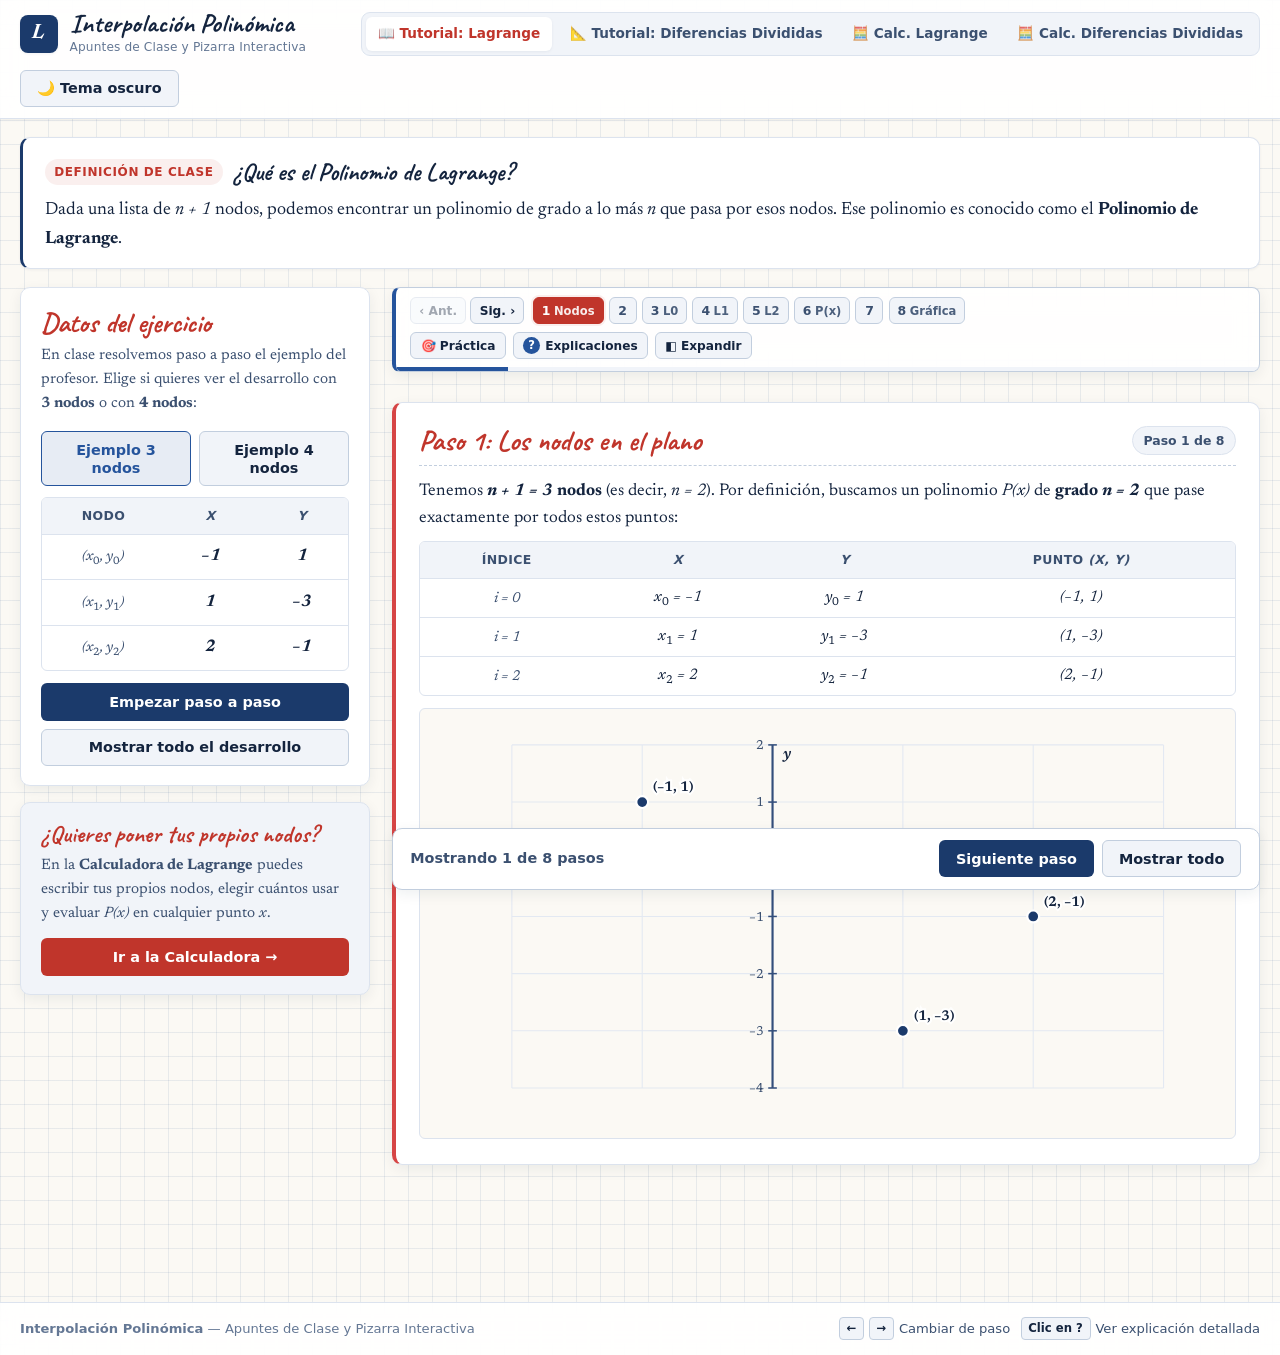
==== index.html @ 13b77d11 "docs: replace all remaining x_i and y_i in Divided Differences with plain x and y" ====
<!DOCTYPE html>
<html lang="es">
<head>
  <meta charset="UTF-8">
  <meta name="viewport" content="width=device-width, initial-scale=1.0, viewport-fit=cover">
  <title>Polinomio de Lagrange — Clase del Profesor (Tutorial Paso a Paso)</title>
  <meta name="description" content="Tutorial interactivo paso a paso del Polinomio de Lagrange y Método de Diferencias Divididas con aritmética racional exacta y pizarra visual.">
  <meta property="og:title" content="Interpolación Polinómica — Pizarra Interactiva Paso a Paso">
  <meta property="og:description" content="Aprende y calcula el Polinomio de Lagrange y Diferencias Divididas paso a paso con explicaciones de pizarra.">
  <link rel="icon" type="image/svg+xml" href="data:image/svg+xml,%3Csvg xmlns='http://www.w3.org/2000/svg' viewBox='0 0 64 64'%3E%3Crect width='64' height='64' rx='14' fill='%231b3a6b'/%3E%3Ctext x='32' y='46' font-family='Georgia,serif' font-size='42' font-weight='bold' font-style='italic' fill='%23ffffff' text-anchor='middle'%3EL%3C/text%3E%3C/svg%3E">
  <link rel="preconnect" href="https://fonts.googleapis.com">
  <link rel="preconnect" href="https://fonts.gstatic.com" crossorigin>
  <link href="https://fonts.googleapis.com/css2?family=Caveat:wght@600;700&family=Newsreader:ital,opsz,wght@0,6..72,400;0,6..72,600;0,6..72,700;1,6..72,400;1,6..72,600&display=swap" rel="stylesheet">
  <link rel="stylesheet" href="styles.css?v=5">
</head>
<body>
  <!-- Barra de navegación superior profesional -->
  <header class="top-navbar">
    <div class="navbar-inner">
      <a href="index.html" class="brand-group">
        <span class="brand-symbol">L</span>
        <div class="brand-text-wrap">
          <span class="brand-title">Interpolación Polinómica</span>
          <span class="brand-subtitle">Apuntes de Clase y Pizarra Interactiva</span>
        </div>
      </a>

      <nav class="nav-links" aria-label="Navegación principal">
        <a href="index.html" class="nav-link active" aria-current="page">
          📖 Tutorial: Lagrange
        </a>
        <a href="diferencias.html" class="nav-link">
          📐 Tutorial: Diferencias Divididas
        </a>
        <a href="calculadora.html" class="nav-link">
          🧮 Calc. Lagrange
        </a>
        <a href="calculadora-diferencias.html" class="nav-link">
          🧮 Calc. Diferencias Divididas
        </a>
      </nav>

      <div class="navbar-actions">
        <button type="button" id="theme-toggle-btn" class="btn btn-secondary" aria-label="Cambiar tema de color">
          Alternar tema
        </button>
      </div>
    </div>
  </header>

  <div class="main-wrapper">
    <!-- 1. Definición (siempre visible al inicio) -->
    <section class="definition-banner" aria-labelledby="def-heading">
      <div class="definition-Header">
        <span class="prof-badge">Definición de clase</span>
        <h1 id="def-heading" class="definition-title">¿Qué es el Polinomio de Lagrange?</h1>
      </div>
      <p class="definition-text">Dada una lista de <span class="math-inline">n + 1</span> nodos, podemos encontrar un polinomio de grado a lo más <span class="math-inline">n</span> que pasa por esos nodos. Ese polinomio es conocido como el <strong>Polinomio de Lagrange</strong>.</p>
    </section>

    <div class="workspace-layout">
      <!-- Panel lateral izquierdo: Datos del ejemplo del profesor -->
      <aside class="workspace-sidebar">
        <section class="notebook-card" aria-labelledby="input-heading">
          <h2 id="input-heading" class="card-title">Datos del ejercicio</h2>
          <p class="card-subtitle">
            En clase resolvemos paso a paso el ejemplo del profesor. Elige si quieres ver el desarrollo con <strong>3 nodos</strong> o con <strong>4 nodos</strong>:
          </p>

          <div class="btn-row" style="margin-top: 0; margin-bottom: 0.65rem;">
            <button type="button" id="teacher-3-btn" class="btn btn-secondary btn-example-select is-selected" aria-pressed="true" style="flex: 1;">
              Ejemplo 3 nodos
            </button>
            <button type="button" id="teacher-4-btn" class="btn btn-secondary btn-example-select" aria-pressed="false" style="flex: 1;">
              Ejemplo 4 nodos
            </button>
          </div>

          <div class="table-wrapper">
            <table class="nodes-input-table" aria-label="Tabla de nodos del ejemplo">
              <thead>
                <tr>
                  <th scope="col">Nodo</th>
                  <th scope="col"><span class="math-inline">x</span></th>
                  <th scope="col"><span class="math-inline">y</span></th>
                </tr>
              </thead>
              <tbody id="nodes-tbody"></tbody>
            </table>
          </div>

          <div class="btn-stack">
            <button type="button" id="start-steps-btn" class="btn btn-primary">Empezar paso a paso</button>
            <button type="button" id="show-all-top-btn" class="btn btn-secondary">Mostrar todo el desarrollo</button>
          </div>
        </section>

        <!-- Acceso directo a la página de Calculadora -->
        <section class="notebook-card" style="background-color: var(--bg-subtle);">
          <h2 class="card-title" style="font-size: 1.5rem;">¿Quieres poner tus propios nodos?</h2>
          <p class="card-subtitle" style="margin-bottom: 0.75rem;">
            En la <strong>Calculadora de Lagrange</strong> puedes escribir tus propios nodos, elegir cuántos usar y evaluar <span class="math-inline">P(x)</span> en cualquier punto <span class="math-inline">x</span>.
          </p>
          <a href="calculadora.html" class="btn btn-accent" style="width: 100%;">
            Ir a la Calculadora →
          </a>
        </section>
      </aside>

      <!-- Pizarra principal derecha: Desarrollo paso a paso -->
      <div class="workspace-board">
        <main id="steps-container" aria-live="polite"></main>

        <div id="step-controls" class="step-controls-bar" hidden>
          <span id="step-progress" class="step-progress-text"></span>
          <div class="btn-row" style="margin-top: 0;">
            <button type="button" id="next-step-btn" class="btn btn-primary">Siguiente paso</button>
            <button type="button" id="show-all-btn" class="btn btn-secondary">Mostrar todo</button>
          </div>
        </div>
      </div>
    </div>
  </div>

  <footer class="site-footer">
    <div class="footer-inner">
      <span><strong>Interpolación Polinómica</strong> — Apuntes de Clase y Pizarra Interactiva</span>
      <div class="footer-shortcuts" aria-label="Atajos de teclado">
        <span class="shortcut-item"><kbd class="kbd-pill">←</kbd><kbd class="kbd-pill">→</kbd> Cambiar de paso</span>
        <span class="shortcut-item"><kbd class="kbd-pill">Clic en ?</kbd> Ver explicación detallada</span>
      </div>
    </div>
  </footer>

  <script src="lagrange.js?v=12"></script>
  <script>
    (function () {
      'use strict';

      const {
        parseInputToFrac,
        generateAllStepsData,
        scrollToElement,
        createStepCardElement,
        syncStepJumperBar,
        initThemeToggle
      } = window.LagrangeApp;

      const TEACHER_3_NODES = [
        { x: '-1', y: '1' },
        { x: '1', y: '-3' },
        { x: '2', y: '-1' }
      ];

      const TEACHER_4_NODES = [
        { x: '-1', y: '1' },
        { x: '0', y: '1' },
        { x: '1', y: '-3' },
        { x: '2', y: '-1' }
      ];

      const tbody = document.getElementById('nodes-tbody');
      const teacher3Btn = document.getElementById('teacher-3-btn');
      const teacher4Btn = document.getElementById('teacher-4-btn');
      const startStepsBtn = document.getElementById('start-steps-btn');
      const showAllTopBtn = document.getElementById('show-all-top-btn');
      const stepsContainer = document.getElementById('steps-container');
      const stepControls = document.getElementById('step-controls');
      const stepProgress = document.getElementById('step-progress');
      const nextStepBtn = document.getElementById('next-step-btn');
      const showAllBtn = document.getElementById('show-all-btn');

      let currentRawNodes = TEACHER_3_NODES;
      let generatedSteps = [];
      let revealedCount = 0;

      function setActiveExampleButton(count) {
        const is3 = count === 3;
        teacher3Btn.classList.toggle('is-selected', is3);
        teacher3Btn.setAttribute('aria-pressed', String(is3));
        teacher4Btn.classList.toggle('is-selected', !is3);
        teacher4Btn.setAttribute('aria-pressed', String(!is3));
      }

      function populateTable(rawNodes) {
        currentRawNodes = rawNodes;
        tbody.innerHTML = '';
        rawNodes.forEach((pt, idx) => {
          const xDisplay = pt.x.replace('-', '−');
          const yDisplay = pt.y.replace('-', '−');
          const tr = document.createElement('tr');
          tr.innerHTML = `
            <td class="node-index-cell"><span class="math-inline">(x<sub>${idx}</sub>, y<sub>${idx}</sub>)</span></td>
            <td><span class="node-readonly-val math-inline">${xDisplay}</span></td>
            <td><span class="node-readonly-val math-inline">${yDisplay}</span></td>
          `;
          tbody.appendChild(tr);
        });
      }

      function getParsedNodes() {
        return currentRawNodes.map(pt => ({
          x: parseInputToFrac(pt.x).value,
          y: parseInputToFrac(pt.y).value,
          active: true
        }));
      }

      function jumpToStep(targetIdx) {
        if (targetIdx < 0 || targetIdx >= generatedSteps.length) return;
        if (revealedCount <= targetIdx) {
          const frag = document.createDocumentFragment();
          while (revealedCount <= targetIdx) {
            const idx = revealedCount;
            const card = createStepCardElement(generatedSteps[idx], idx, generatedSteps.length);
            frag.appendChild(card);
            revealedCount++;
          }
          stepsContainer.appendChild(frag);
        }
        updateControlsState();
        const targetCard = stepsContainer.querySelectorAll('.step-card')[targetIdx];
        if (targetCard) {
          targetCard.classList.remove('step-card-flash');
          void targetCard.offsetWidth;
          targetCard.classList.add('step-card-flash');
          scrollToElement(targetCard);
        }
      }

      function updateControlsState() {
        const total = generatedSteps.length;
        syncStepJumperBar(stepsContainer, generatedSteps, revealedCount, jumpToStep);
        if (total === 0) {
          stepControls.hidden = true;
          return;
        }
        const allShown = revealedCount >= total;
        stepControls.hidden = allShown;
        stepProgress.textContent = `Mostrando ${revealedCount} de ${total} pasos`;
        nextStepBtn.disabled = allShown;
        showAllBtn.disabled = allShown;
      }

      function startSteps({ showAll = false, autoScroll = false } = {}) {
        const nodes = getParsedNodes();
        generatedSteps = generateAllStepsData(nodes);
        stepsContainer.innerHTML = '';
        revealedCount = 0;

        if (generatedSteps.length === 0) return;

        const targetCount = showAll ? generatedSteps.length : 1;
        const frag = document.createDocumentFragment();
        let firstCard = null;
        for (let i = 0; i < targetCount; i++) {
          const card = createStepCardElement(generatedSteps[i], i, generatedSteps.length);
          if (!firstCard) firstCard = card;
          frag.appendChild(card);
          revealedCount++;
        }
        stepsContainer.appendChild(frag);
        updateControlsState();
        if (autoScroll && firstCard) {
          scrollToElement(firstCard);
        }
      }

      teacher3Btn.addEventListener('click', () => {
        setActiveExampleButton(3);
        populateTable(TEACHER_3_NODES);
        startSteps({ showAll: false, autoScroll: true });
      });

      teacher4Btn.addEventListener('click', () => {
        setActiveExampleButton(4);
        populateTable(TEACHER_4_NODES);
        startSteps({ showAll: false, autoScroll: true });
      });

      startStepsBtn.addEventListener('click', () => {
        startSteps({ showAll: false, autoScroll: true });
      });

      showAllTopBtn.addEventListener('click', () => {
        startSteps({ showAll: true, autoScroll: true });
      });

      nextStepBtn.addEventListener('click', () => {
        if (revealedCount >= generatedSteps.length) return;
        const idx = revealedCount;
        const card = createStepCardElement(generatedSteps[idx], idx, generatedSteps.length);
        stepsContainer.appendChild(card);
        revealedCount++;
        updateControlsState();
        scrollToElement(card);
      });

      showAllBtn.addEventListener('click', () => {
        if (revealedCount >= generatedSteps.length) return;
        const frag = document.createDocumentFragment();
        let firstNewCard = null;
        while (revealedCount < generatedSteps.length) {
          const idx = revealedCount;
          const card = createStepCardElement(generatedSteps[idx], idx, generatedSteps.length);
          if (!firstNewCard) firstNewCard = card;
          frag.appendChild(card);
          revealedCount++;
        }
        stepsContainer.appendChild(frag);
        updateControlsState();
        if (firstNewCard) {
          scrollToElement(firstNewCard);
        }
      });

      initThemeToggle('theme-toggle-btn');
      setActiveExampleButton(3);
      populateTable(TEACHER_3_NODES);
      startSteps({ showAll: false, autoScroll: false });
    })();
  </script>
</body>
</html>
---- styles.css ----
:root {
  /* Paleta clara: Cuaderno académico moderno */
  --bg-page: #f4f6f9;
  --bg-paper: #fbf9f4;
  --bg-card: #ffffff;
  --bg-card-glass: rgba(255, 255, 255, 0.88);
  --bg-subtle: #f1f4f9;
  --bg-accent-soft: #fdf2f0;
  --grid-line: rgba(74, 107, 156, 0.11);

  --ink-primary: #14243e;
  --ink-secondary: #3b5070;
  --ink-muted: #647794;

  --border-light: #dce3ee;
  --border-strong: #c2cede;

  --margin-red: #d64545;
  --accent-red: #c0352b;
  --accent-red-bg: rgba(192, 53, 43, 0.08);

  --brand-blue: #1b3a6b;
  --brand-blue-hover: #254f91;
  --brand-blue-soft: rgba(27, 58, 107, 0.08);
  --accent-blue: #25549c;
  --accent-blue-soft: rgba(37, 84, 156, 0.11);
  color-scheme: light;

  --check-green: #16794b;
  --check-green-bg: rgba(22, 121, 75, 0.1);

  --error-bg: #fef1f1;
  --error-border: #dc4c46;
  --error-text: #8c1d19;

  --focus-ring: #c0352b;

  /* Colores para gráficas SVG */
  --svg-grid: #e3e9f2;
  --svg-axis: #334e7b;
  --svg-curve: #c0352b;
  --svg-point: #1b3a6b;
  --svg-point-inactive: #7f91ab;
  --svg-point-eval: #16794b;
  --svg-label-bg: rgba(255, 255, 255, 0.9);

  --shadow-sm: 0 1px 3px rgba(20, 36, 62, 0.06);
  --shadow-md: 0 4px 14px rgba(20, 36, 62, 0.07);
  --shadow-lg: 0 10px 25px rgba(20, 36, 62, 0.09);

  --radius-sm: 6px;
  --radius-md: 10px;
  --radius-lg: 14px;

  --font-body: "Newsreader", Georgia, "Times New Roman", serif;
  --font-ui: system-ui, -apple-system, "Segoe UI", Roboto, sans-serif;
  --font-hand: "Caveat", "Comic Sans MS", cursive;
}

@media (prefers-color-scheme: dark) {
  :root:not([data-theme="light"]) {
    --bg-page: #0f151d;
    --bg-paper: #151d28;
    --bg-card: #1b2533;
    --bg-card-glass: rgba(27, 37, 51, 0.86);
    --bg-subtle: #233042;
    --bg-accent-soft: #2b1f24;
    --grid-line: rgba(138, 180, 248, 0.07);

    --ink-primary: #e8eef7;
    --ink-secondary: #b6c7df;
    --ink-muted: #849ab8;

    --border-light: #2d3c50;
    --border-strong: #3d506b;

    --margin-red: #e56b65;
    --accent-red: #f48680;
    --accent-red-bg: rgba(244, 134, 128, 0.13);

    --brand-blue: #8ab4f8;
    --brand-blue-hover: #a6c8ff;
    --brand-blue-soft: rgba(138, 180, 248, 0.14);
    --accent-blue: #8ab4f8;
    --accent-blue-soft: rgba(138, 180, 248, 0.15);
    color-scheme: dark;

    --check-green: #52d189;
    --check-green-bg: rgba(82, 209, 137, 0.13);

    --error-bg: #381c1f;
    --error-border: #e56b65;
    --error-text: #f9b8b4;

    --focus-ring: #f48680;

    --svg-grid: #263447;
    --svg-axis: #849ab8;
    --svg-curve: #f48680;
    --svg-point: #8ab4f8;
    --svg-point-inactive: #677b96;
    --svg-point-eval: #52d189;
    --svg-label-bg: rgba(27, 37, 51, 0.9);

    --shadow-sm: 0 1px 3px rgba(0, 0, 0, 0.25);
    --shadow-md: 0 6px 18px rgba(0, 0, 0, 0.32);
    --shadow-lg: 0 12px 28px rgba(0, 0, 0, 0.4);
  }
}

:root[data-theme="dark"] {
  --bg-page: #0f151d;
  --bg-paper: #151d28;
  --bg-card: #1b2533;
  --bg-card-glass: rgba(27, 37, 51, 0.86);
  --bg-subtle: #233042;
  --bg-accent-soft: #2b1f24;
  --grid-line: rgba(138, 180, 248, 0.07);

  --ink-primary: #e8eef7;
  --ink-secondary: #b6c7df;
  --ink-muted: #849ab8;

  --border-light: #2d3c50;
  --border-strong: #3d506b;

  --margin-red: #e56b65;
  --accent-red: #f48680;
  --accent-red-bg: rgba(244, 134, 128, 0.13);

  --brand-blue: #8ab4f8;
  --brand-blue-hover: #a6c8ff;
  --brand-blue-soft: rgba(138, 180, 248, 0.14);
  --accent-blue: #8ab4f8;
  --accent-blue-soft: rgba(138, 180, 248, 0.15);
  color-scheme: dark;

  --check-green: #52d189;
  --check-green-bg: rgba(82, 209, 137, 0.13);

  --error-bg: #381c1f;
  --error-border: #e56b65;
  --error-text: #f9b8b4;

  --focus-ring: #f48680;

  --svg-grid: #263447;
  --svg-axis: #849ab8;
  --svg-curve: #f48680;
  --svg-point: #8ab4f8;
  --svg-point-inactive: #677b96;
  --svg-point-eval: #52d189;
  --svg-label-bg: rgba(27, 37, 51, 0.9);

  --shadow-sm: 0 1px 3px rgba(0, 0, 0, 0.25);
  --shadow-md: 0 6px 18px rgba(0, 0, 0, 0.32);
  --shadow-lg: 0 12px 28px rgba(0, 0, 0, 0.4);
}

*, *::before, *::after {
  box-sizing: border-box;
}

@media (prefers-reduced-motion: no-preference) {
  html {
    scroll-behavior: smooth;
  }
}

body {
  margin: 0;
  padding: 0;
  background-color: var(--bg-paper);
  background-image:
    linear-gradient(to right, var(--grid-line) 1px, transparent 1px),
    linear-gradient(to bottom, var(--grid-line) 1px, transparent 1px);
  background-size: 24px 24px;
  color: var(--ink-primary);
  font-family: var(--font-body);
  font-size: 1.06rem;
  line-height: 1.6;
  min-height: 100vh;
  display: flex;
  flex-direction: column;
}

/* ==========================================================================
   Barra de navegación superior profesional
   ========================================================================== */
.top-navbar {
  position: sticky;
  top: 0;
  z-index: 100;
  background-color: var(--bg-card-glass);
  backdrop-filter: blur(12px);
  -webkit-backdrop-filter: blur(12px);
  border-bottom: 1px solid var(--border-light);
  box-shadow: var(--shadow-sm);
  padding:
    calc(0.65rem + env(safe-area-inset-top, 0px))
    calc(1.25rem + env(safe-area-inset-right, 0px))
    0.65rem
    calc(1.25rem + env(safe-area-inset-left, 0px));
}

.navbar-inner {
  max-width: 1360px;
  margin: 0 auto;
  display: flex;
  align-items: center;
  justify-content: space-between;
  flex-wrap: wrap;
  gap: 0.75rem;
}

.brand-group {
  display: flex;
  align-items: center;
  gap: 0.75rem;
  text-decoration: none;
  color: var(--ink-primary);
}

.brand-symbol {
  width: 2.35rem;
  height: 2.35rem;
  border-radius: 8px;
  background-color: var(--brand-blue);
  color: var(--bg-card);
  display: inline-flex;
  align-items: center;
  justify-content: center;
  font-family: var(--font-body);
  font-weight: 700;
  font-size: 1.3rem;
  font-style: italic;
  box-shadow: var(--shadow-sm);
}

.brand-text-wrap {
  display: flex;
  flex-direction: column;
}

.brand-title {
  font-family: var(--font-hand);
  font-size: 1.65rem;
  font-weight: 700;
  line-height: 1.05;
  color: var(--ink-primary);
  margin: 0;
}

.brand-subtitle {
  font-family: var(--font-ui);
  font-size: 0.76rem;
  color: var(--ink-muted);
  letter-spacing: 0.01em;
}

.nav-links {
  display: flex;
  align-items: center;
  flex-wrap: wrap;
  gap: 0.35rem;
  background-color: var(--bg-subtle);
  padding: 0.25rem;
  border-radius: 9px;
  border: 1px solid var(--border-light);
}

.nav-link {
  font-family: var(--font-ui);
  font-size: 0.85rem;
  font-weight: 600;
  color: var(--ink-secondary);
  text-decoration: none;
  padding: 0.4rem 0.75rem;
  border-radius: 6px;
  display: inline-flex;
  align-items: center;
  gap: 0.35rem;
  white-space: nowrap;
}

.nav-link:hover {
  color: var(--ink-primary);
  background-color: rgba(128, 128, 128, 0.08);
}

.nav-link.active {
  background-color: var(--bg-card);
  color: var(--accent-red);
  box-shadow: var(--shadow-sm);
}

.navbar-actions {
  display: flex;
  align-items: center;
  gap: 0.5rem;
}

/* ==========================================================================
   Contenedor principal y grillas de página
   ========================================================================== */
.main-wrapper {
  max-width: 1360px;
  width: 100%;
  margin: 0 auto;
  padding:
    1.15rem
    calc(1.25rem + env(safe-area-inset-right, 0px))
    calc(3.5rem + env(safe-area-inset-bottom, 0px))
    calc(1.25rem + env(safe-area-inset-left, 0px));
  flex: 1;
}

/* Banner de Definición del Profesor */
.definition-banner {
  background-color: var(--bg-card);
  border: 1px solid var(--border-light);
  border-left: 3px solid var(--brand-blue);
  border-radius: var(--radius-md);
  padding: 0.9rem 1.35rem;
  margin-bottom: 1.15rem;
  box-shadow: var(--shadow-sm);
  display: flex;
  flex-direction: column;
  gap: 0.25rem;
}

.definition-Header {
  display: flex;
  align-items: center;
  gap: 0.6rem;
}

.prof-badge {
  font-family: var(--font-ui);
  font-size: 0.75rem;
  font-weight: 700;
  text-transform: uppercase;
  letter-spacing: 0.05em;
  color: var(--accent-red);
  background-color: var(--accent-red-bg);
  padding: 0.2rem 0.6rem;
  border-radius: 999px;
}

.definition-title {
  font-family: var(--font-hand);
  font-size: 1.55rem;
  font-weight: 700;
  color: var(--ink-primary);
  margin: 0;
}

.definition-text {
  margin: 0;
  font-size: 1.12rem;
  color: var(--ink-primary);
}

/* Layout de 2 columnas en escritorio (Panel lateral de control + Pizarra de pasos) */
.workspace-layout {
  display: grid;
  grid-template-columns: 350px minmax(0, 1fr);
  gap: 1.35rem;
  align-items: start;
}

.workspace-sidebar {
  position: sticky;
  top: calc(var(--navbar-height, 4.2rem) + 0.65rem);
  display: flex;
  flex-direction: column;
  gap: 1rem;
}

.workspace-board {
  display: flex;
  flex-direction: column;
  gap: 1.15rem;
  min-width: 0;
}

/* Tarjetas estilo cuaderno profesional */
.notebook-card {
  position: relative;
  background-color: var(--bg-card);
  border: 1px solid var(--border-light);
  border-radius: var(--radius-md);
  padding: 1.15rem 1.25rem;
  box-shadow: var(--shadow-md);
}

.step-card {
  border-left: 4px solid var(--margin-red);
  padding: 1.3rem 1.45rem;
}

.card-title {
  font-family: var(--font-hand);
  font-size: 1.75rem;
  font-weight: 700;
  color: var(--accent-red);
  margin: 0 0 0.35rem 0;
  line-height: 1.15;
}

.card-subtitle {
  margin: 0 0 0.9rem 0;
  font-size: 0.94rem;
  color: var(--ink-secondary);
}

/* Controles de cantidad de nodos (Calculadora) */
.counts-grid {
  display: flex;
  flex-direction: column;
  gap: 0.5rem;
  margin-bottom: 0.85rem;
}

.count-box {
  background-color: var(--bg-subtle);
  border: 1px solid var(--border-light);
  border-radius: var(--radius-sm);
  padding: 0.5rem 0.75rem;
  display: flex;
  flex-direction: row;
  align-items: center;
  justify-content: space-between;
  gap: 0.65rem;
}

.count-box label {
  font-family: var(--font-ui);
  font-size: 0.86rem;
  font-weight: 600;
  color: var(--ink-primary);
  line-height: 1.25;
}

.count-input-group {
  display: inline-flex;
  align-items: center;
  gap: 0.3rem;
  flex-shrink: 0;
}

.count-number-input {
  width: 2.85rem;
  height: 2.05rem;
  padding: 0 0.25rem;
  font-family: var(--font-ui);
  font-size: 1.05rem;
  font-weight: 800;
  color: var(--ink-primary);
  background-color: var(--bg-card);
  border: 1px solid var(--border-strong);
  border-radius: 6px;
  text-align: center;
  appearance: textfield;
  -moz-appearance: textfield;
}

.count-number-input::-webkit-outer-spin-button,
.count-number-input::-webkit-inner-spin-button {
  -webkit-appearance: none;
  margin: 0;
}

.btn-step-mini {
  width: 2.05rem;
  height: 2.05rem;
  flex-shrink: 0;
  border: 1px solid var(--border-strong);
  background-color: var(--bg-card);
  color: var(--ink-primary);
  border-radius: 6px;
  font-weight: 700;
  font-size: 1.05rem;
  cursor: pointer;
  display: inline-flex;
  align-items: center;
  justify-content: center;
  transition: background-color 0.15s ease, border-color 0.15s ease;
}

.btn-step-mini:hover:not(:disabled) {
  background-color: var(--brand-blue-soft);
  border-color: var(--brand-blue);
}

.prof-note-banner {
  background-color: var(--brand-blue-soft);
  border-left: 3px solid var(--brand-blue);
  padding: 0.55rem 0.75rem;
  border-radius: 5px;
  font-size: 0.88rem;
  line-height: 1.45;
  color: var(--ink-primary);
  margin-bottom: 0.75rem;
}

/* Tablas editables y de resumen */
.table-wrapper {
  overflow-x: auto;
  margin: 0.45rem 0 0.75rem;
  border-radius: var(--radius-sm);
  border: 1px solid var(--border-light);
}

.nodes-input-table,
.nodes-summary-table {
  width: 100%;
  border-collapse: collapse;
  font-size: 0.96rem;
}

.nodes-input-table th,
.nodes-input-table td,
.nodes-summary-table th,
.nodes-summary-table td {
  border-bottom: 1px solid var(--border-light);
  padding: 0.42rem 0.35rem;
  text-align: center;
}

.nodes-input-table tr:last-child td,
.nodes-summary-table tr:last-child td {
  border-bottom: none;
}

.nodes-input-table th,
.nodes-summary-table th {
  background-color: var(--bg-subtle);
  color: var(--ink-secondary);
  font-family: var(--font-ui);
  font-size: 0.78rem;
  font-weight: 700;
  text-transform: uppercase;
  letter-spacing: 0.03em;
  padding: 0.5rem 0.35rem;
}

.nodes-input-table tr.row-only-plane {
  opacity: 0.62;
  background-color: var(--bg-subtle);
}

.node-index-cell {
  font-style: italic;
  color: var(--ink-secondary);
  white-space: nowrap;
  font-size: 0.9rem;
}

.node-input {
  width: 100%;
  min-width: 54px;
  padding: 0.38rem 0.35rem;
  font-family: var(--font-body);
  font-size: 1.02rem;
  font-weight: 600;
  color: var(--ink-primary);
  background-color: var(--bg-paper);
  border: 1px solid var(--border-strong);
  border-radius: 5px;
  text-align: center;
  transition: border-color 0.15s ease, background-color 0.15s ease;
}

.node-input.is-invalid,
.eval-x-input.is-invalid {
  border-color: var(--error-border) !important;
  background-color: var(--error-bg) !important;
  color: var(--error-text);
}

.node-readonly-val {
  display: inline-block;
  padding: 0.12rem 0.3rem;
  font-family: var(--font-body);
  font-size: 1.06rem;
  font-weight: 700;
  color: var(--ink-primary);
  text-align: center;
}

.btn-example-select.is-selected {
  background-color: var(--accent-blue-soft);
  border-color: var(--accent-blue);
  color: var(--accent-blue);
  font-weight: 700;
}

/* Foco accesible */
button:focus-visible,
input:focus-visible,
a:focus-visible {
  outline: 2px solid var(--focus-ring);
  outline-offset: 2px;
}

/* Botones */
.btn-row {
  display: flex;
  flex-wrap: wrap;
  gap: 0.5rem;
  align-items: center;
  margin-top: 0.75rem;
}

.btn-stack {
  display: flex;
  flex-direction: column;
  gap: 0.5rem;
  margin-top: 0.75rem;
}

.btn {
  display: inline-flex;
  align-items: center;
  justify-content: center;
  gap: 0.4rem;
  font-family: var(--font-ui);
  font-size: 0.9rem;
  font-weight: 600;
  padding: 0.55rem 1rem;
  border-radius: 6px;
  border: 1px solid transparent;
  cursor: pointer;
  line-height: 1.25;
  text-decoration: none;
}

.btn-primary {
  background-color: var(--brand-blue);
  color: var(--bg-card);
}

.btn-primary:hover:not(:disabled) {
  background-color: var(--brand-blue-hover);
}

.btn-secondary {
  background-color: var(--bg-subtle);
  color: var(--ink-primary);
  border-color: var(--border-strong);
}

.btn-secondary:hover:not(:disabled) {
  background-color: var(--border-light);
}

.btn-accent {
  background-color: var(--accent-red);
  color: #ffffff;
}

.btn-accent:hover:not(:disabled) {
  opacity: 0.92;
}

.btn-remove {
  background-color: transparent;
  color: var(--accent-red);
  border: 1px solid var(--border-light);
  border-radius: 5px;
  width: 1.7rem;
  height: 1.7rem;
  font-size: 1.05rem;
  line-height: 1;
  padding: 0;
  cursor: pointer;
}

.btn-remove:hover:not(:disabled) {
  background-color: var(--accent-red-bg);
  border-color: var(--accent-red);
}

.btn:disabled,
.btn-remove:disabled,
.btn-step-mini:disabled {
  opacity: 0.42;
  cursor: not-allowed;
}

/* Mensajes de error */
.error-box {
  margin-top: 0.7rem;
  padding: 0.65rem 0.85rem;
  background-color: var(--error-bg);
  border: 1px solid var(--error-border);
  border-left: 4px solid var(--error-border);
  border-radius: 5px;
  color: var(--error-text);
  font-family: var(--font-ui);
  font-size: 0.88rem;
}

.error-box[hidden] {
  display: none;
}

/* Tarjeta de Evaluación de P(x) en un punto x (en Calculadora) */
.eval-card-box {
  background-color: var(--bg-subtle);
  border: 1px solid var(--border-light);
  border-radius: var(--radius-sm);
  padding: 0.9rem 1rem;
  margin-top: 0.5rem;
}

.eval-input-row {
  display: flex;
  align-items: center;
  gap: 0.5rem;
  flex-wrap: wrap;
}

.eval-x-label {
  font-style: italic;
  font-weight: 700;
  font-size: 1.1rem;
  color: var(--ink-primary);
}

.eval-x-input {
  flex: 1;
  min-width: 90px;
  padding: 0.45rem 0.6rem;
  font-family: var(--font-body);
  font-size: 1.02rem;
  color: var(--ink-primary);
  background-color: var(--bg-card);
  border: 1px solid var(--border-strong);
  border-radius: 5px;
  text-align: center;
}

.eval-result-panel {
  margin-top: 0.75rem;
  padding: 0.75rem 0.9rem;
  background-color: var(--check-green-bg);
  border: 1px solid var(--check-green);
  border-left: 4px solid var(--check-green);
  border-radius: 6px;
}

.eval-result-panel[hidden] {
  display: none;
}

/* Tarjetas de Pasos de la Pizarra */
@keyframes stepCardEnter {
  from {
    opacity: 0;
    transform: translateY(7px);
  }
  to {
    opacity: 1;
    transform: translateY(0);
  }
}

.step-card {
  scroll-margin-top: calc(var(--navbar-height, 4.2rem) + var(--jumper-height, 3.8rem) + 1rem);
  animation: stepCardEnter 0.24s cubic-bezier(0.2, 0.8, 0.2, 1);
}

.step-card:focus {
  outline: none;
}

.step-card:focus-visible {
  outline: 2px solid var(--focus-ring);
  outline-offset: 2px;
}

.step-header {
  display: flex;
  align-items: center;
  justify-content: space-between;
  flex-wrap: wrap;
  gap: 0.5rem;
  margin-bottom: 0.75rem;
  border-bottom: 1px dashed var(--border-strong);
  padding-bottom: 0.5rem;
}

.step-title {
  display: inline-flex;
  align-items: center;
  gap: 0.5rem;
  font-family: var(--font-hand);
  font-size: 1.8rem;
  font-weight: 700;
  color: var(--accent-red);
  margin: 0;
  line-height: 1.15;
}

.step-num-circle {
  display: inline-flex;
  align-items: center;
  justify-content: center;
  width: 26px;
  height: 26px;
  border-radius: 50%;
  background-color: var(--accent-red-bg);
  border: 1.5px solid var(--accent-red);
  color: var(--accent-red);
  font-family: var(--font-ui);
  font-size: 0.8rem;
  font-weight: 800;
  line-height: 1;
  flex-shrink: 0;
}

.step-badge {
  font-family: var(--font-ui);
  font-size: 0.78rem;
  font-weight: 700;
  color: var(--ink-secondary);
  background-color: var(--bg-subtle);
  padding: 0.2rem 0.65rem;
  border-radius: 999px;
  border: 1px solid var(--border-light);
}

.step-explanation {
  margin: 0.55rem 0;
  color: var(--ink-primary);
}

.substep-list {
  margin: 0.75rem 0 0;
  padding-left: 0;
  list-style: none;
}

.substep-item {
  margin-bottom: 1rem;
  padding-bottom: 0.85rem;
  border-bottom: 1px dotted var(--border-strong);
}

.substep-item:last-child {
  margin-bottom: 0;
  padding-bottom: 0;
  border-bottom: none;
}

.substep-label {
  font-weight: 600;
  color: var(--ink-secondary);
  margin-bottom: 0.35rem;
  display: block;
}

/* Bloques matemáticos */
.math-block {
  overflow-x: auto;
  padding: 0.75rem 0.95rem;
  margin: 0.45rem 0;
  background-color: var(--bg-paper);
  border: 1px solid var(--border-light);
  border-radius: 6px;
  font-style: italic;
  font-size: 1.12rem;
  line-height: 1.85;
  white-space: normal;
  color: var(--ink-primary);
}

.math-eq-stage {
  display: inline-block;
  white-space: nowrap;
}

.math-block .math-eq-stage:last-child:not(:first-child) {
  background-color: var(--accent-blue-soft);
  border: 1px solid var(--border-strong);
  border-radius: 6px;
  padding: 0.06rem 0.5rem;
  margin-left: 0.12rem;
  font-weight: 700;
}

.math-inline {
  font-style: italic;
  white-space: nowrap;
}

.math-final-highlight {
  background-color: var(--accent-red-bg);
  border: 2px solid var(--accent-red);
  color: var(--accent-red);
  font-weight: 600;
  font-size: 1.24rem;
  padding: 0.85rem 1.05rem;
}

/* Fracciones verticales con inline-flex en columna y línea divisoria siempre visible */
.frac {
  display: inline-flex;
  flex-direction: column;
  align-items: stretch;
  vertical-align: middle;
  margin: 0 0.16em;
  line-height: 1.08;
  font-size: 0.94em;
  font-style: italic;
}

.frac-num {
  padding: 0 0.26em 0.12em;
  text-align: center;
  border-bottom: 1.8px solid currentColor;
}

.frac-bar {
  display: block;
  width: 100%;
  height: 0;
  font-size: 0;
  line-height: 0;
  opacity: 0;
  overflow: hidden;
  user-select: text;
}

.frac-den {
  padding: 0.12em 0.26em 0;
  text-align: center;
}

sub, sup {
  font-size: 0.74em;
  line-height: 0;
  font-style: normal;
}

/* Lista de verificación en verde */
.verification-list {
  list-style: none;
  padding: 0;
  margin: 0.65rem 0 1rem;
}

.verification-item {
  display: flex;
  align-items: center;
  justify-content: space-between;
  gap: 0.75rem;
  padding: 0.55rem 0.8rem;
  margin-bottom: 0.45rem;
  background-color: var(--bg-paper);
  border: 1px solid var(--border-light);
  border-left: 4px solid var(--check-green);
  border-radius: 5px;
  overflow-x: auto;
}

.check-badge {
  display: inline-flex;
  align-items: center;
  gap: 0.25rem;
  color: var(--check-green);
  background-color: var(--check-green-bg);
  font-family: var(--font-ui);
  font-size: 0.82rem;
  font-weight: 700;
  font-style: normal;
  padding: 0.2rem 0.6rem;
  border-radius: 999px;
  white-space: nowrap;
  flex-shrink: 0;
}

/* Gráficas SVG */
.svg-plot-container {
  width: 100%;
  margin: 0.75rem 0 0.25rem;
  background-color: var(--bg-paper);
  border: 1px solid var(--border-light);
  border-radius: var(--radius-sm);
  padding: 0.6rem;
}

.svg-plot {
  display: block;
  width: 100%;
  height: auto;
  max-height: 410px;
  font-family: var(--font-body);
}

.plot-legend {
  display: flex;
  flex-wrap: wrap;
  gap: 1rem;
  font-family: var(--font-ui);
  font-size: 0.82rem;
  color: var(--ink-secondary);
  margin-top: 0.45rem;
  padding: 0.3rem 0.45rem;
  border-top: 1px dashed var(--border-light);
}

.legend-item {
  display: inline-flex;
  align-items: center;
  gap: 0.38rem;
}

.legend-dot {
  width: 10px;
  height: 10px;
  border-radius: 50%;
  display: inline-block;
}

.legend-dot-active {
  background-color: var(--svg-point);
}

.legend-dot-inactive {
  background-color: transparent;
  border: 2px dashed var(--svg-point-inactive);
}

.legend-dot-eval {
  background-color: var(--svg-point-eval);
}

/* Barra inferior de avance paso a paso */
.step-controls-bar {
  position: sticky;
  bottom: 0.65rem;
  z-index: 90;
  display: flex;
  flex-wrap: wrap;
  align-items: center;
  justify-content: space-between;
  gap: 0.75rem;
  padding: 0.7rem 1.1rem;
  background-color: var(--bg-card);
  border: 1px solid var(--border-strong);
  border-radius: var(--radius-md);
  box-shadow: var(--shadow-md);
}

.step-controls-bar[hidden] {
  display: none !important;
}

.step-progress-text {
  font-family: var(--font-ui);
  font-size: 0.9rem;
  color: var(--ink-secondary);
  font-weight: 600;
}

/* ==========================================================================
   Tabla Vertical y Diagrama de Diferencias Divididas
   ========================================================================== */
.dd-diagram-wrapper {
  width: 100%;
  overflow-x: auto;
  margin: 0.75rem 0;
  background-color: var(--bg-paper);
  border: 1px solid var(--border-light);
  border-radius: var(--radius-sm);
  padding: 0.75rem;
}

.dd-svg-board {
  display: block;
  min-width: 580px;
  width: 100%;
  height: auto;
  font-family: var(--font-body);
}

.dd-vertical-table {
  width: 100%;
  border-collapse: collapse;
  font-size: 0.96rem;
  min-width: 540px;
}

.dd-vertical-table th,
.dd-vertical-table td {
  border: 1px solid var(--border-light);
  padding: 0.5rem 0.65rem;
  text-align: center;
  vertical-align: middle;
}

.dd-vertical-table th {
  background-color: var(--bg-subtle);
  color: var(--ink-secondary);
  font-family: var(--font-ui);
  font-size: 0.8rem;
  font-weight: 700;
}

.dd-cell-top-coeff {
  background-color: var(--accent-red-bg);
  border: 2px solid var(--accent-red) !important;
  position: relative;
}

.dd-coeff-tag {
  display: inline-block;
  font-family: var(--font-ui);
  font-size: 0.72rem;
  font-weight: 700;
  font-style: normal;
  background-color: var(--accent-red);
  color: #ffffff;
  padding: 0.1rem 0.42rem;
  border-radius: 4px;
  margin-bottom: 0.2rem;
}

.dd-sub-explain-card {
  background-color: var(--bg-paper);
  border: 1px solid var(--border-light);
  border-left: 4px solid var(--check-green);
  border-radius: 6px;
  padding: 0.85rem 1rem;
  margin: 0.65rem 0;
}

.dd-chain-flow {
  display: flex;
  flex-wrap: wrap;
  align-items: center;
  gap: 0.65rem;
  padding: 0.75rem 0.9rem;
  margin: 0.6rem 0;
  background-color: var(--bg-paper);
  border: 1px solid var(--border-light);
  border-radius: 6px;
  overflow-x: auto;
}

.dd-chain-step {
  display: inline-flex;
  align-items: center;
  gap: 0.35rem;
  padding: 0.45rem 0.75rem;
  border-radius: 6px;
  background-color: var(--bg-card);
  border: 1px solid var(--border-strong);
  font-style: italic;
  white-space: nowrap;
}

.dd-chain-step.active-step {
  background-color: var(--check-green-bg);
  border: 2px solid var(--check-green);
}

.dd-chain-arrow {
  font-size: 1.35rem;
  font-weight: 700;
  color: var(--check-green);
  font-style: normal;
  padding: 0 0.15rem;
}

.dd-pill-x {
  display: inline-block;
  padding: 0.08rem 0.42rem;
  border-radius: 4px;
  background-color: var(--check-green-bg);
  border: 1px solid var(--check-green);
  color: var(--check-green);
  font-weight: 700;
  font-style: normal;
}

/* Botón de símbolo de pregunta (?) y panel de explicación desmenuzada paso a paso */
.why-box {
  margin: 0.35rem 0 0.85rem 0;
  font-style: normal;
}

.why-btn {
  display: inline-flex;
  align-items: center;
  gap: 0.45rem;
  cursor: pointer;
  list-style: none;
  user-select: none;
  padding: 0.28rem 0.7rem 0.28rem 0.35rem;
  border-radius: 999px;
  background-color: var(--bg-subtle);
  border: 1px solid var(--border-strong);
  color: var(--ink-primary);
  font-family: var(--font-ui);
  font-size: 0.83rem;
  font-weight: 600;
  transition: background-color 0.15s ease, border-color 0.15s ease;
}

.why-btn::-webkit-details-marker {
  display: none;
}

.why-btn:hover {
  background-color: var(--accent-blue-soft);
  border-color: var(--accent-blue);
}

.why-btn:focus-visible {
  outline: 2px solid var(--accent-blue);
  outline-offset: 2px;
}

.why-icon {
  display: inline-flex;
  align-items: center;
  justify-content: center;
  width: 21px;
  height: 21px;
  border-radius: 50%;
  background-color: var(--accent-blue);
  color: var(--bg-card);
  font-family: var(--font-ui);
  font-size: 0.82rem;
  font-weight: 800;
  line-height: 1;
  flex-shrink: 0;
}

.why-box[open] .why-btn {
  background-color: var(--check-green-bg);
  border-color: var(--check-green);
  color: var(--check-green);
}

.why-box[open] .why-icon {
  background-color: var(--check-green);
  color: #ffffff;
}

.why-panel {
  margin-top: 0.45rem;
  padding: 0.8rem 1rem;
  background-color: var(--bg-card);
  border: 1px solid var(--border-strong);
  border-left: 4px solid var(--accent-blue);
  border-radius: 6px;
  font-family: var(--font-body);
  font-style: normal;
  font-size: 0.96rem;
  color: var(--ink-primary);
  line-height: 1.55;
}

.why-box[open] .why-panel {
  border-left-color: var(--check-green);
}

.why-step-list {
  margin: 0;
  padding-left: 1.25rem;
}

.why-step-list li {
  margin-bottom: 0.45rem;
}

.why-step-list li:last-child {
  margin-bottom: 0;
}

.why-sublist {
  margin: 0.25rem 0 0.35rem 0;
  padding-left: 1.2rem;
  list-style-type: disc;
}

.why-sublist li {
  margin-bottom: 0.22rem;
}

/* Barra superior de navegación rápida entre pasos + interruptor global de (?) */
.step-jumper-bar {
  position: sticky;
  top: calc(var(--navbar-height, 4.2rem) + 0.45rem);
  z-index: 95;
  display: flex;
  align-items: center;
  justify-content: space-between;
  flex-wrap: wrap;
  gap: 0.5rem;
  padding: 0.58rem 0.9rem 0.72rem 0.9rem;
  margin-bottom: 0.75rem;
  background-color: var(--bg-card-glass);
  backdrop-filter: blur(12px);
  -webkit-backdrop-filter: blur(12px);
  border: 1px solid var(--border-strong);
  border-left: 4px solid var(--accent-blue);
  border-radius: 8px;
  box-shadow: var(--shadow-md);
  overflow: hidden;
}

.step-nav-arrows {
  display: inline-flex;
  align-items: center;
  gap: 0.25rem;
  margin-right: 0.2rem;
}

.step-arrow-btn {
  display: inline-flex;
  align-items: center;
  justify-content: center;
  height: 27px;
  padding: 0 0.52rem;
  border-radius: 6px;
  font-family: var(--font-ui);
  font-size: 0.76rem;
  font-weight: 700;
  cursor: pointer;
  border: 1px solid var(--border-strong);
  background-color: var(--bg-subtle);
  color: var(--ink-primary);
  transition: all 0.15s ease;
}

.step-arrow-btn:hover:not(:disabled) {
  background-color: var(--accent-blue);
  border-color: var(--accent-blue);
  color: var(--bg-card);
}

.step-arrow-btn:disabled {
  opacity: 0.4;
  cursor: not-allowed;
}

.step-jumper-progress-track {
  position: absolute;
  left: 0;
  right: 0;
  bottom: 0;
  height: 3.5px;
  background-color: var(--bg-subtle);
}

.step-jumper-progress-fill {
  height: 100%;
  background-color: var(--accent-blue);
  transition: width 0.25s ease;
}

.step-jumper-left {
  display: flex;
  align-items: center;
  flex-wrap: wrap;
  gap: 0.32rem;
}

.step-jumper-right {
  display: flex;
  align-items: center;
  flex-wrap: wrap;
  gap: 0.4rem;
}

.step-jumper-label {
  font-family: var(--font-ui);
  font-size: 0.76rem;
  font-weight: 700;
  color: var(--ink-secondary);
  margin-right: 0.2rem;
  text-transform: uppercase;
  letter-spacing: 0.03em;
}

.step-pill-btn {
  display: inline-flex;
  align-items: center;
  justify-content: center;
  gap: 0.22rem;
  min-width: 28px;
  height: 27px;
  padding: 0 0.5rem;
  border-radius: 6px;
  font-family: var(--font-ui);
  font-size: 0.78rem;
  font-weight: 700;
  cursor: pointer;
  border: 1px solid var(--border-strong);
  background-color: var(--bg-subtle);
  color: var(--ink-secondary);
  transition: all 0.15s ease;
}

.step-pill-btn .pill-short-tag {
  font-weight: 600;
  font-size: 0.72rem;
  opacity: 0.9;
}

.step-pill-btn.is-revealed {
  background-color: var(--accent-blue-soft);
  border-color: var(--accent-blue);
  color: var(--accent-blue);
}

.step-pill-btn.is-current {
  background-color: var(--accent-red);
  border-color: var(--accent-red);
  color: #ffffff;
  box-shadow: 0 0 0 2px var(--accent-red-bg);
}

.step-pill-btn:hover {
  background-color: var(--accent-blue);
  border-color: var(--accent-blue);
  color: var(--bg-card);
}

/* Panel compacto de salto de pasos integrado también en la columna izquierda */
.sidebar-step-jumper {
  margin-top: 0.75rem;
  padding: 0.65rem 0.75rem;
  background-color: var(--bg-subtle);
  border: 1px solid var(--border-strong);
  border-left: 3px solid var(--accent-blue);
  border-radius: 6px;
}

.sidebar-step-jumper[hidden] {
  display: none;
}

.sidebar-step-jumper-title {
  display: block;
  font-family: var(--font-ui);
  font-size: 0.75rem;
  font-weight: 700;
  color: var(--ink-secondary);
  text-transform: uppercase;
  letter-spacing: 0.03em;
  margin-bottom: 0.42rem;
}

.sidebar-step-pills {
  display: flex;
  flex-wrap: wrap;
  gap: 0.3rem;
}

.why-toggle-all-btn {
  display: inline-flex;
  align-items: center;
  justify-content: center;
  gap: 0.32rem;
  height: 27px;
  padding: 0 0.6rem;
  border-radius: 6px;
  font-family: var(--font-ui);
  font-size: 0.76rem;
  font-weight: 700;
  cursor: pointer;
  border: 1px solid var(--border-strong);
  background-color: var(--bg-subtle);
  color: var(--ink-primary);
  transition: all 0.15s ease;
  white-space: nowrap;
}

.why-toggle-all-btn .why-icon {
  width: 17px;
  height: 17px;
  font-size: 0.72rem;
}

.why-toggle-all-btn:hover {
  border-color: var(--accent-blue);
  color: var(--accent-blue);
}

.why-toggle-all-btn.is-active {
  background-color: var(--check-green-bg);
  border-color: var(--check-green);
  color: var(--check-green);
}

.why-toggle-all-btn.is-active .why-icon {
  background-color: var(--check-green);
  color: #ffffff;
}

/* Resaltado en color para los coeficientes y valores reemplazados al sustituir */
.coeff-highlight {
  display: inline-block;
  padding: 0.02rem 0.34rem;
  margin: 0 0.06rem;
  border-radius: 4px;
  background-color: var(--accent-red-bg);
  border: 1px solid var(--accent-red);
  color: var(--accent-red);
  font-weight: 700;
}

.sub-x-highlight {
  display: inline-block;
  padding: 0.02rem 0.32rem;
  margin: 0 0.05rem;
  border-radius: 4px;
  background-color: var(--check-green-bg);
  border: 1px solid var(--check-green);
  color: var(--check-green);
  font-weight: 700;
}

/* Resaltado interactivo al pasar el mouse sobre cualquier celda de la tablita */
.dd-svg-cell-group {
  cursor: pointer;
  transition: transform 0.12s ease;
}

.dd-svg-cell-group.dd-hover-focus rect,
.dd-vertical-table td.dd-hover-focus {
  stroke: var(--check-green) !important;
  stroke-width: 2.8px !important;
  fill: var(--check-green-bg) !important;
  background-color: var(--check-green-bg) !important;
  box-shadow: inset 0 0 0 2px var(--check-green);
}

.dd-svg-x-node.dd-hover-focus circle {
  opacity: 1 !important;
}

@keyframes stepFlashPulse {
  0% { box-shadow: 0 0 0 3px var(--accent-blue); }
  100% { box-shadow: var(--shadow-card); }
}

.step-card-flash {
  animation: stepFlashPulse 1.1s ease;
}

/* Botón para probar los mismos nodos en el otro método */
.cross-method-box {
  margin-top: 0.7rem;
  padding-top: 0.7rem;
  border-top: 1px dashed var(--border-strong);
}

.btn-cross-method {
  width: 100%;
  font-size: 0.86rem;
  padding: 0.48rem 0.75rem;
  background-color: var(--accent-blue-soft);
  border: 1px solid var(--accent-blue);
  color: var(--ink-primary);
}

.btn-cross-method:hover {
  background-color: var(--accent-blue);
  color: var(--bg-card);
}

/* 1. Modo Pizarra Completa (oculta el panel lateral izquierdo a petición) */
.workspace-layout.is-full-board {
  grid-template-columns: 1fr;
}

.workspace-layout.is-full-board .workspace-sidebar {
  display: none;
}

/* 2. Casilla para elegir cuáles nodos del plano usar en las Calculadoras */
.node-use-label {
  display: inline-flex;
  align-items: center;
  gap: 0.38rem;
  cursor: pointer;
  user-select: none;
}

.node-use-check {
  width: 15px;
  height: 15px;
  accent-color: var(--accent-blue);
  cursor: pointer;
  margin: 0;
  flex-shrink: 0;
}

/* 3. Botón Copiar P(x) dentro de bloques de resultado final */
.math-final-highlight.has-copy-btn {
  position: relative;
  display: block;
  padding-right: 6.2rem !important;
}

.math-final-expr {
  display: inline;
  line-height: 1.85;
}

.copy-poly-btn {
  position: absolute;
  right: 0.75rem;
  top: 50%;
  transform: translateY(-50%);
  display: inline-flex;
  align-items: center;
  gap: 0.3rem;
  padding: 0.26rem 0.65rem;
  border-radius: 6px;
  font-family: var(--font-ui);
  font-size: 0.78rem;
  font-weight: 700;
  font-style: normal;
  cursor: pointer;
  border: 1px solid var(--accent-red);
  background-color: var(--bg-card);
  color: var(--accent-red);
  transition: background-color 0.15s ease, color 0.15s ease, border-color 0.15s ease;
}

.copy-poly-btn:hover {
  background-color: var(--accent-red);
  color: #ffffff;
}

.copy-poly-btn.is-copied {
  border-color: var(--check-green);
  background-color: var(--check-green-bg);
  color: var(--check-green);
}

/* 4. Gráfica cartesiana interactiva */
.svg-plot-interactive {
  cursor: crosshair;
  touch-action: pan-y;
}

.plot-interactive-hint {
  margin-left: auto;
  color: var(--accent-blue);
  font-weight: 600;
}

.btn-share-link.is-copied {
  border-color: var(--check-green) !important;
  background-color: var(--check-green-bg) !important;
  color: var(--check-green) !important;
}

/* 5. Modo Práctica / Autoevaluación (difumina resultados hasta hacer clic) */
.workspace-board.practice-mode-active .math-final-highlight,
.workspace-board.practice-mode-active .dd-chain-step strong,
.workspace-board.practice-mode-active .math-eq-stage:last-child,
.workspace-board.practice-mode-active .verification-item strong {
  filter: blur(6px);
  cursor: pointer;
  user-select: none;
  transition: filter 0.2s ease;
  border-radius: 4px;
}

.workspace-board.practice-mode-active .math-final-highlight:hover,
.workspace-board.practice-mode-active .dd-chain-step strong:hover,
.workspace-board.practice-mode-active .math-eq-stage:last-child:hover,
.workspace-board.practice-mode-active .verification-item strong:hover {
  filter: blur(3.5px);
}

.workspace-board.practice-mode-active .is-revealed-answer,
.workspace-board.practice-mode-active .is-revealed-answer:hover {
  filter: none !important;
  user-select: auto;
}

/* Pie de página académico con atajos de teclado */
.site-footer {
  border-top: 1px solid var(--border-light);
  background-color: var(--bg-card-glass);
  backdrop-filter: blur(8px);
  -webkit-backdrop-filter: blur(8px);
  padding: 0.9rem 1.25rem;
  font-family: var(--font-ui);
  font-size: 0.82rem;
  color: var(--ink-muted);
}

.footer-inner {
  max-width: 1360px;
  margin: 0 auto;
  display: flex;
  align-items: center;
  justify-content: space-between;
  flex-wrap: wrap;
  gap: 0.75rem;
}

.footer-shortcuts {
  display: flex;
  align-items: center;
  flex-wrap: wrap;
  gap: 0.65rem;
}

.shortcut-item {
  display: inline-flex;
  align-items: center;
  gap: 0.3rem;
  color: var(--ink-secondary);
}

.kbd-pill {
  display: inline-flex;
  align-items: center;
  justify-content: center;
  padding: 0.08rem 0.42rem;
  border-radius: 4px;
  background-color: var(--bg-subtle);
  border: 1px solid var(--border-strong);
  font-family: var(--font-ui);
  font-size: 0.73rem;
  font-weight: 700;
  color: var(--ink-primary);
}

/* Responsive */
@media (max-width: 920px) {
  .workspace-layout {
    grid-template-columns: 1fr;
  }
  .workspace-sidebar {
    position: static;
    max-height: none;
    overflow-y: visible;
    padding-right: 0;
  }
}

@media (max-width: 580px) {
  .navbar-inner {
    flex-direction: column;
    align-items: stretch;
  }
  .nav-links {
    justify-content: center;
  }
  .counts-grid {
    grid-template-columns: 1fr;
  }
  .notebook-card {
    padding: 1.05rem 1.1rem;
  }
  .step-controls-bar {
    flex-direction: column;
    align-items: stretch;
  }
  .step-controls-bar .btn-row {
    margin-top: 0;
  }
  .step-controls-bar .btn {
    flex: 1;
  }
}
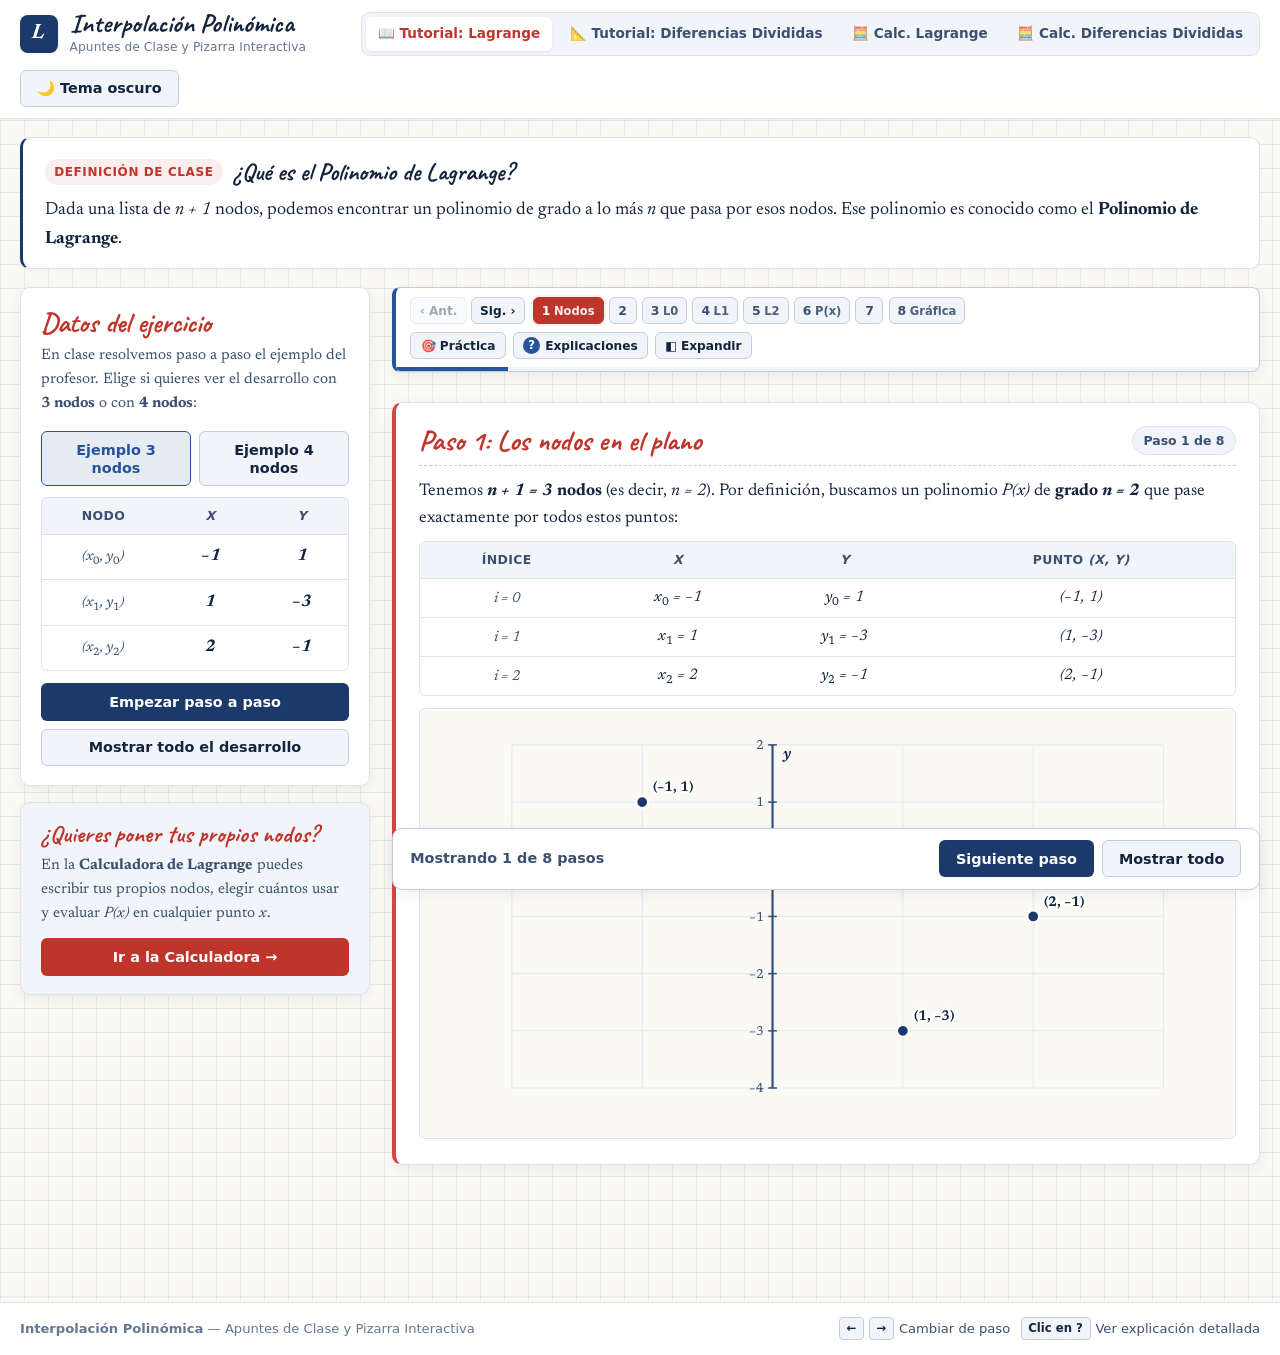
==== commit 431a0343: "docs: change P(x_i) = y_i to P(x) = y in verification step" ====
--- a/index.html
+++ b/index.html
@@ -132,7 +132,7 @@
     </div>
   </footer>
 
-  <script src="lagrange.js?v=12"></script>
+  <script src="lagrange.js?v=13"></script>
   <script>
     (function () {
       'use strict';
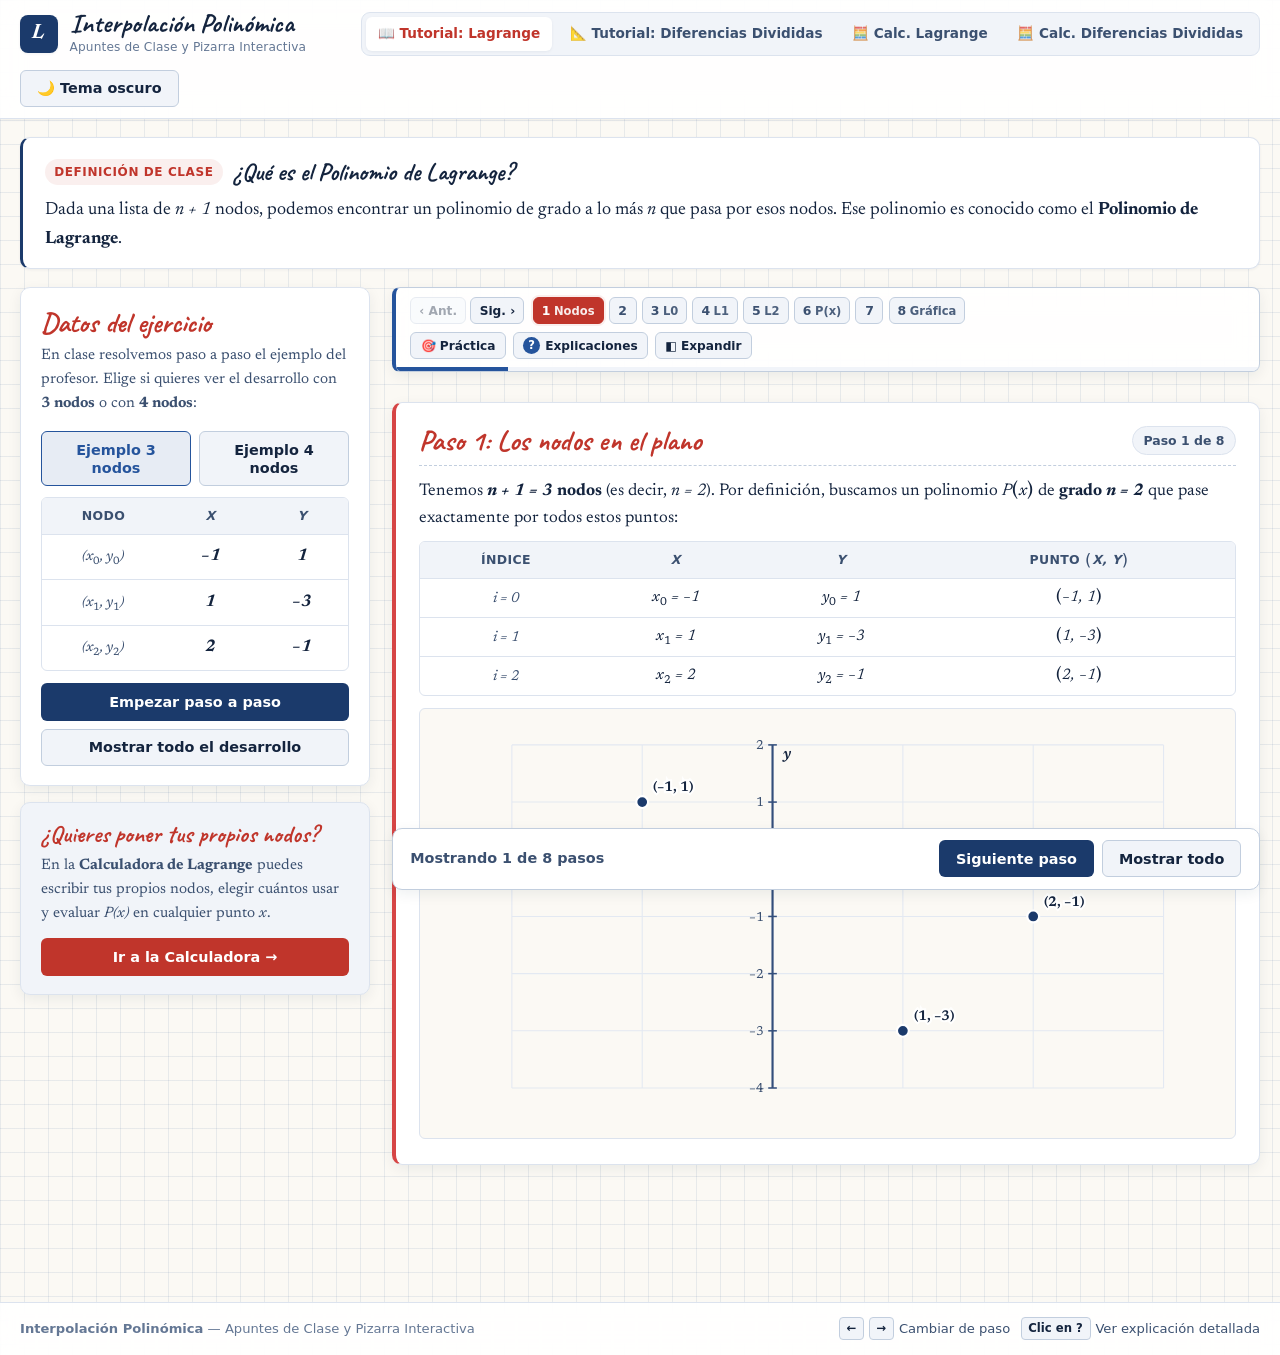
==== commit bad2c558: "feat: larger parentheses, text-only red/green replacements, and Professional Mode in calculators" ====
--- a/index.html
+++ b/index.html
@@ -11,7 +11,7 @@
   <link rel="preconnect" href="https://fonts.googleapis.com">
   <link rel="preconnect" href="https://fonts.gstatic.com" crossorigin>
   <link href="https://fonts.googleapis.com/css2?family=Caveat:wght@600;700&family=Newsreader:ital,opsz,wght@0,6..72,400;0,6..72,600;0,6..72,700;1,6..72,400;1,6..72,600&display=swap" rel="stylesheet">
-  <link rel="stylesheet" href="styles.css?v=5">
+  <link rel="stylesheet" href="styles.css?v=15">
 </head>
 <body>
   <!-- Barra de navegación superior profesional -->
@@ -132,7 +132,7 @@
     </div>
   </footer>
 
-  <script src="lagrange.js?v=13"></script>
+  <script src="lagrange.js?v=15"></script>
   <script>
     (function () {
       'use strict';
--- a/styles.css
+++ b/styles.css
@@ -1505,27 +1505,224 @@
   color: #ffffff;
 }
 
-/* Resaltado en color para los coeficientes y valores reemplazados al sustituir */
+/* Resaltado en color para los coeficientes y valores reemplazados al sustituir (sin rectángulo) */
 .coeff-highlight {
+  display: inline;
+  padding: 0;
+  margin: 0;
+  background: none;
+  border: none;
+  color: var(--accent-red);
+  font-weight: 700;
+}
+
+.sub-x-highlight {
+  display: inline;
+  padding: 0;
+  margin: 0;
+  background: none;
+  border: none;
+  color: var(--check-green);
+  font-weight: 700;
+}
+
+/* Paréntesis matemáticos más grandes y claros */
+.math-paren {
   display: inline-block;
-  padding: 0.02rem 0.34rem;
-  margin: 0 0.06rem;
-  border-radius: 4px;
-  background-color: var(--accent-red-bg);
-  border: 1px solid var(--accent-red);
-  color: var(--accent-red);
-  font-weight: 700;
-}
-
-.sub-x-highlight {
-  display: inline-block;
-  padding: 0.02rem 0.32rem;
-  margin: 0 0.05rem;
-  border-radius: 4px;
+  font-size: 1.3em;
+  font-weight: 500;
+  font-style: normal;
+  line-height: 1;
+  vertical-align: -0.05em;
+  margin: 0 0.02em;
+}
+
+.math-paren-tall {
+  font-size: 1.52em;
+  vertical-align: middle;
+}
+
+/* Modo Profesional en Calculadoras (Nodos ilimitados + Selector de vista) */
+.calc-mode-switch {
+  display: grid;
+  grid-template-columns: 1fr 1fr;
+  gap: 0.35rem;
+  padding: 0.25rem;
+  background-color: var(--bg-subtle);
+  border: 1px solid var(--border-light);
+  border-radius: 8px;
+  margin-bottom: 0.85rem;
+}
+
+.calc-mode-btn {
+  display: inline-flex;
+  align-items: center;
+  justify-content: center;
+  gap: 0.35rem;
+  padding: 0.45rem 0.5rem;
+  border-radius: 6px;
+  border: 1px solid transparent;
+  background: transparent;
+  color: var(--ink-secondary);
+  font-family: var(--font-ui);
+  font-size: 0.82rem;
+  font-weight: 700;
+  cursor: pointer;
+  transition: all 0.15s ease;
+}
+
+.calc-mode-btn:hover {
+  color: var(--ink-primary);
+}
+
+.calc-mode-btn.is-active {
+  background-color: var(--bg-card);
+  color: var(--accent-blue);
+  border-color: var(--accent-blue);
+  box-shadow: var(--shadow-sm);
+}
+
+.pro-options-panel {
+  background-color: var(--bg-subtle);
+  border: 1px solid var(--accent-blue);
+  border-left: 3px solid var(--accent-blue);
+  border-radius: var(--radius-sm);
+  padding: 0.75rem 0.85rem;
+  margin-bottom: 0.85rem;
+  display: flex;
+  flex-direction: column;
+  gap: 0.55rem;
+}
+
+.pro-options-panel[hidden] {
+  display: none !important;
+}
+
+.pro-panel-header {
+  display: flex;
+  align-items: center;
+  justify-content: space-between;
+  gap: 0.4rem;
+}
+
+.pro-panel-title {
+  font-family: var(--font-ui);
+  font-size: 0.8rem;
+  font-weight: 800;
+  text-transform: uppercase;
+  letter-spacing: 0.03em;
+  color: var(--accent-blue);
+}
+
+.pro-unlimited-badge {
+  font-family: var(--font-ui);
+  font-size: 0.72rem;
+  font-weight: 700;
+  color: var(--check-green);
   background-color: var(--check-green-bg);
   border: 1px solid var(--check-green);
-  color: var(--check-green);
-  font-weight: 700;
+  padding: 0.1rem 0.45rem;
+  border-radius: 999px;
+}
+
+.pro-view-options {
+  display: flex;
+  flex-direction: column;
+  gap: 0.4rem;
+}
+
+.pro-view-radio-label {
+  display: flex;
+  align-items: flex-start;
+  gap: 0.45rem;
+  font-family: var(--font-ui);
+  font-size: 0.83rem;
+  font-weight: 600;
+  color: var(--ink-primary);
+  cursor: pointer;
+  line-height: 1.3;
+  padding: 0.3rem 0.4rem;
+  border-radius: 5px;
+  transition: background-color 0.12s ease;
+}
+
+.pro-view-radio-label:hover {
+  background-color: var(--accent-blue-soft);
+}
+
+.pro-view-radio-label input[type="radio"] {
+  accent-color: var(--accent-blue);
+  margin: 0.15rem 0 0 0;
+  cursor: pointer;
+  flex-shrink: 0;
+}
+
+.pro-step-select-wrap {
+  margin-top: 0.15rem;
+  padding-left: 1.35rem;
+}
+
+.pro-step-select-wrap[hidden] {
+  display: none !important;
+}
+
+.pro-step-select {
+  width: 100%;
+  padding: 0.4rem 0.55rem;
+  font-family: var(--font-ui);
+  font-size: 0.82rem;
+  font-weight: 600;
+  color: var(--ink-primary);
+  background-color: var(--bg-card);
+  border: 1px solid var(--border-strong);
+  border-radius: 5px;
+  cursor: pointer;
+}
+
+.pro-bulk-details {
+  border-top: 1px dashed var(--border-strong);
+  padding-top: 0.45rem;
+  margin-top: 0.1rem;
+}
+
+.pro-bulk-summary {
+  font-family: var(--font-ui);
+  font-size: 0.79rem;
+  font-weight: 700;
+  color: var(--accent-blue);
+  cursor: pointer;
+  user-select: none;
+}
+
+.pro-bulk-body {
+  margin-top: 0.45rem;
+  display: flex;
+  flex-direction: column;
+  gap: 0.4rem;
+}
+
+.pro-bulk-textarea {
+  width: 100%;
+  min-height: 74px;
+  padding: 0.45rem 0.55rem;
+  font-family: var(--font-body);
+  font-size: 0.92rem;
+  color: var(--ink-primary);
+  background-color: var(--bg-card);
+  border: 1px solid var(--border-strong);
+  border-radius: 5px;
+  resize: vertical;
+}
+
+.table-wrapper.is-pro-scrollable {
+  max-height: 330px;
+  overflow-y: auto;
+}
+
+.table-wrapper.is-pro-scrollable .nodes-input-table th {
+  position: sticky;
+  top: 0;
+  z-index: 2;
 }
 
 /* Resaltado interactivo al pasar el mouse sobre cualquier celda de la tablita */
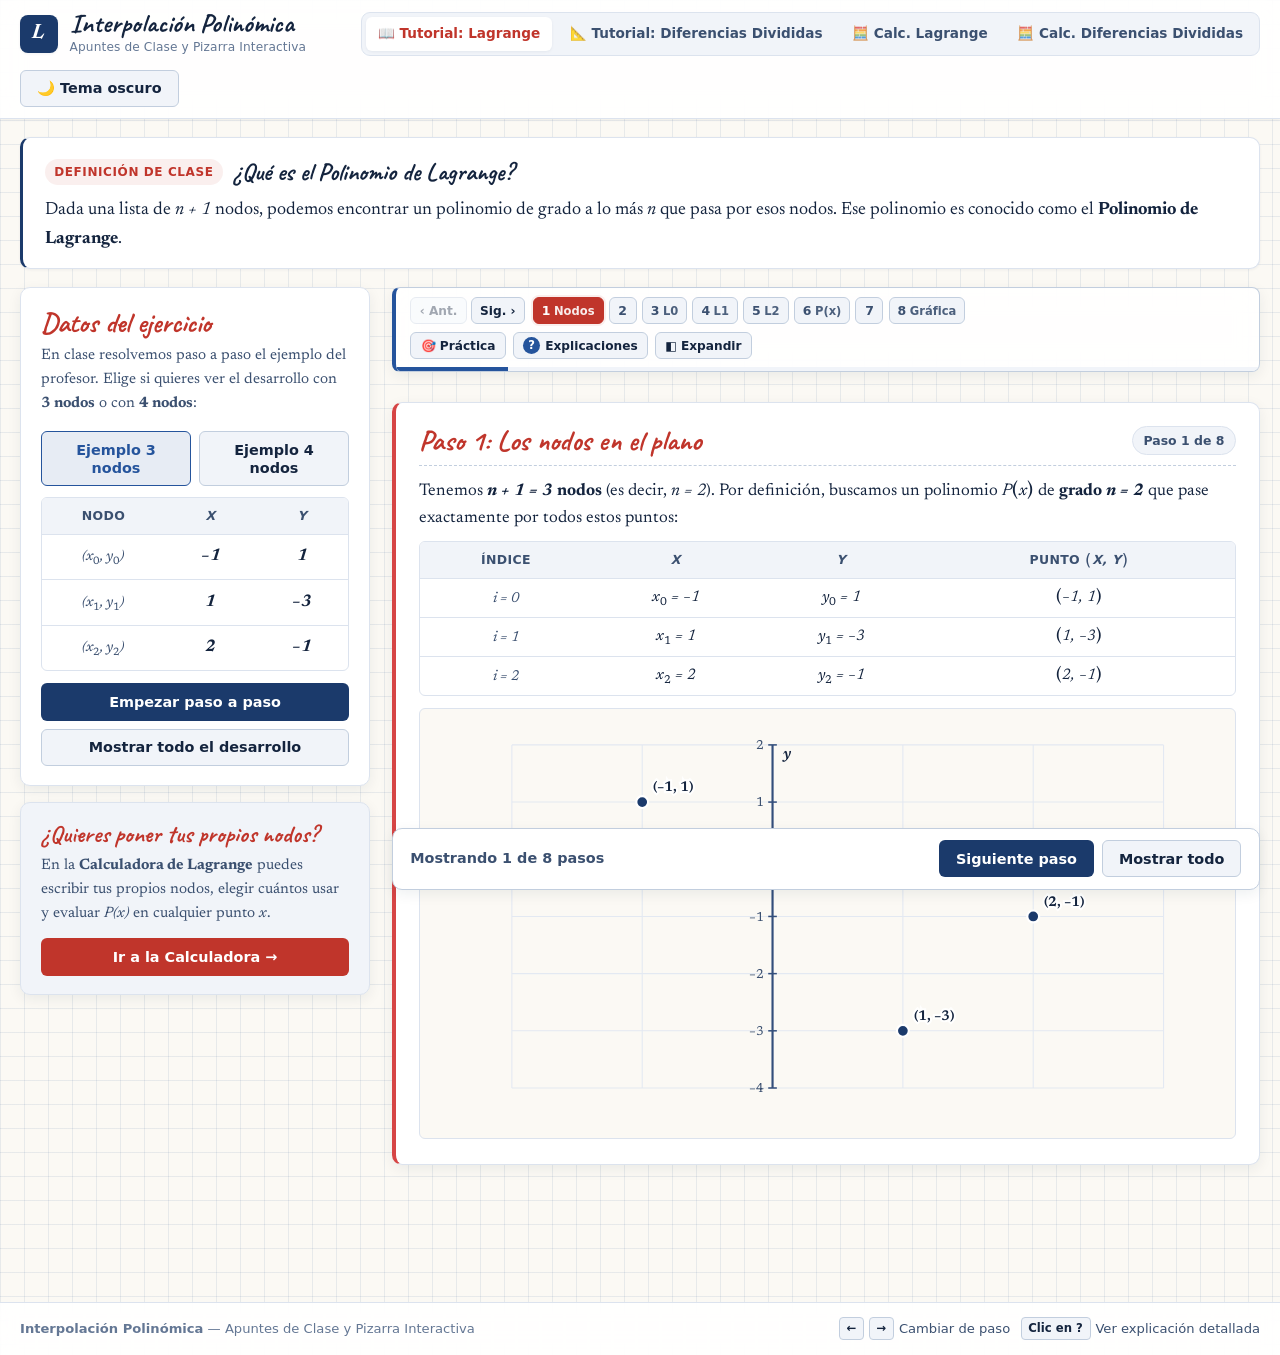
==== commit ab5ff004: "feat: add Sort by x and Clear cells quick-action buttons to both calculators" ====
--- a/index.html
+++ b/index.html
@@ -11,7 +11,7 @@
   <link rel="preconnect" href="https://fonts.googleapis.com">
   <link rel="preconnect" href="https://fonts.gstatic.com" crossorigin>
   <link href="https://fonts.googleapis.com/css2?family=Caveat:wght@600;700&family=Newsreader:ital,opsz,wght@0,6..72,400;0,6..72,600;0,6..72,700;1,6..72,400;1,6..72,600&display=swap" rel="stylesheet">
-  <link rel="stylesheet" href="styles.css?v=15">
+  <link rel="stylesheet" href="styles.css?v=16">
 </head>
 <body>
   <!-- Barra de navegación superior profesional -->
--- a/styles.css
+++ b/styles.css
@@ -1723,6 +1723,38 @@
   position: sticky;
   top: 0;
   z-index: 2;
+}
+
+/* Barra rápida sobre la tabla de nodos (Ordenar por x / Vaciar celdas) */
+.table-quick-actions {
+  display: flex;
+  align-items: center;
+  gap: 0.45rem;
+  margin-bottom: 0.45rem;
+}
+
+.btn-table-action {
+  flex: 1;
+  display: inline-flex;
+  align-items: center;
+  justify-content: center;
+  gap: 0.3rem;
+  padding: 0.36rem 0.5rem;
+  border-radius: 6px;
+  font-family: var(--font-ui);
+  font-size: 0.78rem;
+  font-weight: 700;
+  color: var(--ink-secondary);
+  background-color: var(--bg-subtle);
+  border: 1px solid var(--border-strong);
+  cursor: pointer;
+  transition: all 0.15s ease;
+}
+
+.btn-table-action:hover {
+  color: var(--ink-primary);
+  border-color: var(--accent-blue);
+  background-color: var(--accent-blue-soft);
 }
 
 /* Resaltado interactivo al pasar el mouse sobre cualquier celda de la tablita */
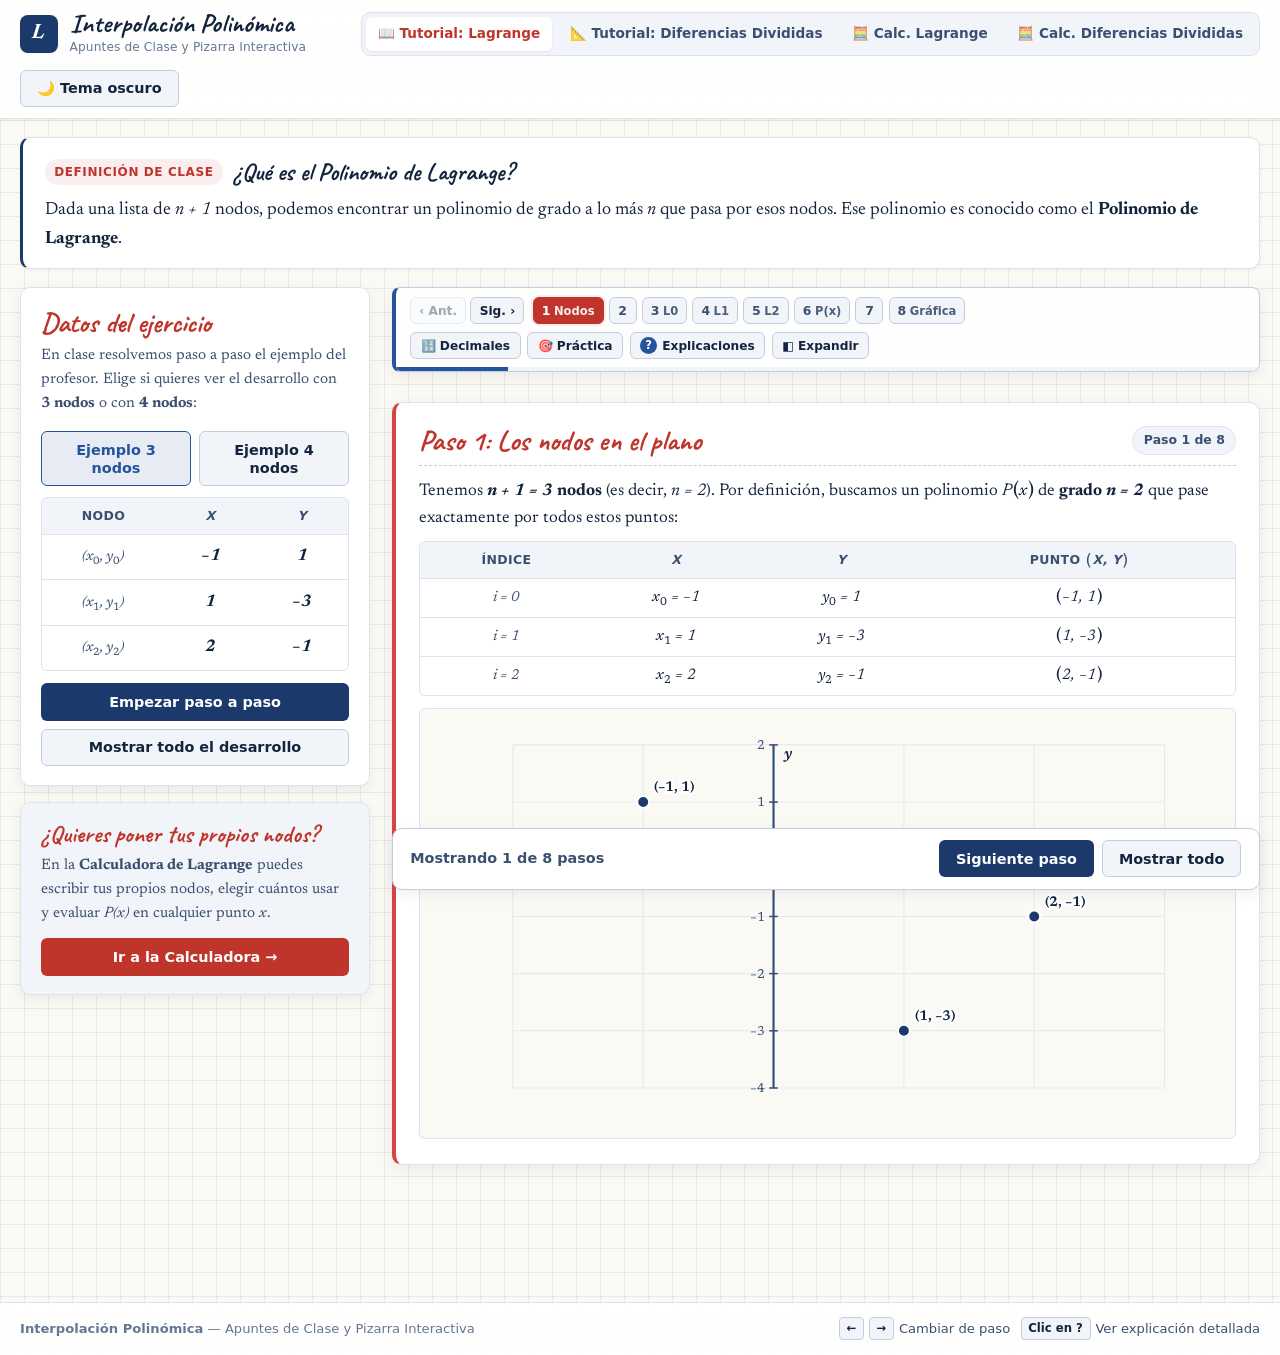
==== commit 9d325190: "feat: implement 6 anti-collapse protections for large node counts in Professional Mode" ====
--- a/index.html
+++ b/index.html
@@ -11,7 +11,7 @@
   <link rel="preconnect" href="https://fonts.googleapis.com">
   <link rel="preconnect" href="https://fonts.gstatic.com" crossorigin>
   <link href="https://fonts.googleapis.com/css2?family=Caveat:wght@600;700&family=Newsreader:ital,opsz,wght@0,6..72,400;0,6..72,600;0,6..72,700;1,6..72,400;1,6..72,600&display=swap" rel="stylesheet">
-  <link rel="stylesheet" href="styles.css?v=16">
+  <link rel="stylesheet" href="styles.css?v=17">
 </head>
 <body>
   <!-- Barra de navegación superior profesional -->
@@ -132,7 +132,7 @@
     </div>
   </footer>
 
-  <script src="lagrange.js?v=15"></script>
+  <script src="lagrange.js?v=17"></script>
   <script>
     (function () {
       'use strict';
--- a/styles.css
+++ b/styles.css
@@ -770,6 +770,8 @@
 .step-card {
   scroll-margin-top: calc(var(--navbar-height, 4.2rem) + var(--jumper-height, 3.8rem) + 1rem);
   animation: stepCardEnter 0.24s cubic-bezier(0.2, 0.8, 0.2, 1);
+  content-visibility: auto;
+  contain-intrinsic-size: auto 340px;
 }
 
 .step-card:focus {
@@ -1755,6 +1757,89 @@
   color: var(--ink-primary);
   border-color: var(--accent-blue);
   background-color: var(--accent-blue-soft);
+}
+
+/* Protecciones anti-colapso para ejercicios con decenas o cientos de nodos */
+.frac-dec-view {
+  display: none;
+}
+
+.frac.frac-is-huge {
+  display: inline;
+  margin: 0 0.08em;
+  border-bottom: 1px dashed var(--accent-blue);
+  cursor: help;
+}
+
+.frac.frac-is-huge .frac-dec-view {
+  display: inline;
+}
+
+.workspace-board.decimal-mode-active .frac:not(.frac-is-huge) {
+  display: inline;
+  margin: 0 0.06em;
+}
+
+.workspace-board.decimal-mode-active .frac:not(.frac-is-huge) .frac-num,
+.workspace-board.decimal-mode-active .frac:not(.frac-is-huge) .frac-bar,
+.workspace-board.decimal-mode-active .frac:not(.frac-is-huge) .frac-den {
+  display: none;
+}
+
+.workspace-board.decimal-mode-active .frac:not(.frac-is-huge) .frac-dec-view {
+  display: inline;
+}
+
+.step-jumper-select {
+  height: 27px;
+  max-width: 225px;
+  padding: 0 0.45rem;
+  border-radius: 6px;
+  border: 1px solid var(--border-strong);
+  background-color: var(--bg-subtle);
+  color: var(--ink-primary);
+  font-family: var(--font-ui);
+  font-size: 0.76rem;
+  font-weight: 700;
+  cursor: pointer;
+}
+
+.step-jumper-ellipsis {
+  font-family: var(--font-ui);
+  font-size: 0.82rem;
+  font-weight: 700;
+  color: var(--ink-muted);
+  padding: 0 0.12rem;
+  user-select: none;
+}
+
+.verification-summary-banner {
+  padding: 0.55rem 0.85rem;
+  margin: 0.45rem 0 0.55rem;
+  background-color: var(--check-green-bg);
+  border: 1px solid var(--check-green);
+  border-left: 4px solid var(--check-green);
+  border-radius: 6px;
+  color: var(--check-green);
+  font-family: var(--font-ui);
+  font-size: 0.86rem;
+}
+
+.why-panel.is-scrollable-panel {
+  max-height: 320px;
+  overflow-y: auto;
+}
+
+.table-wrapper.dd-matrix-compact {
+  max-height: 400px;
+  overflow: auto;
+}
+
+.table-wrapper.dd-matrix-compact .dd-vertical-table th,
+.table-wrapper.dd-matrix-compact .dd-vertical-table td {
+  padding: 0.35rem 0.48rem;
+  font-size: 0.88rem;
+  white-space: nowrap;
 }
 
 /* Resaltado interactivo al pasar el mouse sobre cualquier celda de la tablita */
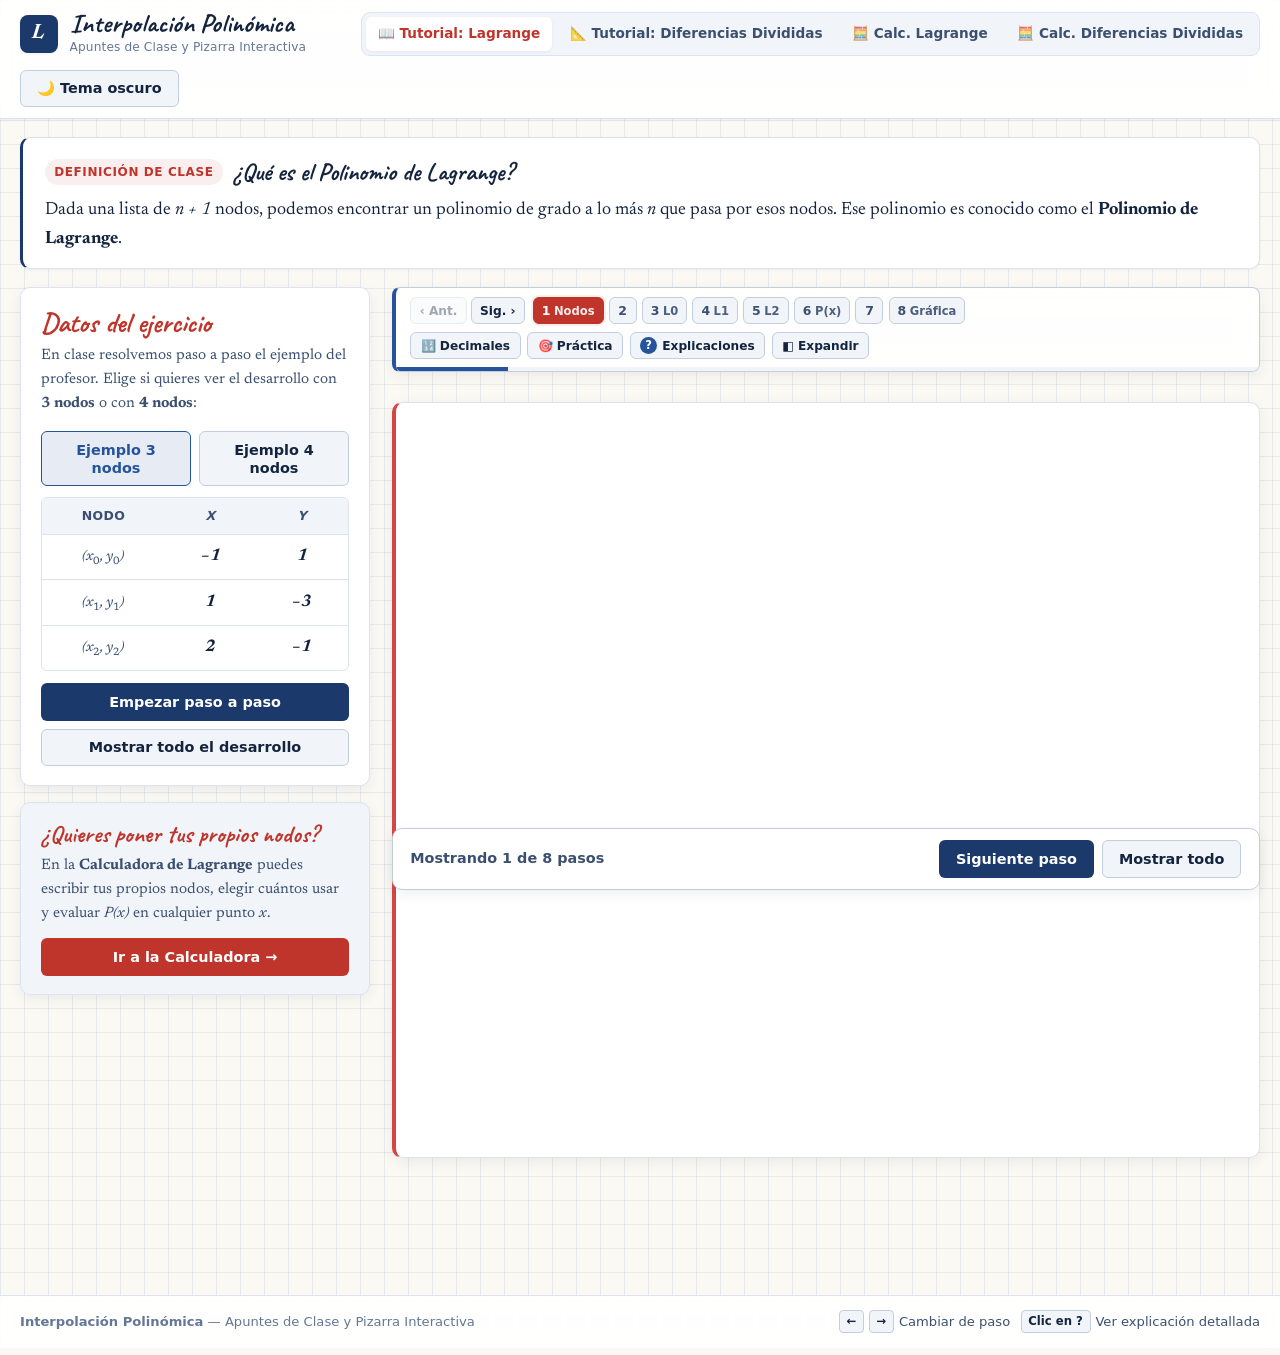
==== commit c0e5ac82: "style: enlarge grouping parentheses after equals sign while keeping P(x) and L_i(x) normal" ====
--- a/index.html
+++ b/index.html
@@ -11,7 +11,7 @@
   <link rel="preconnect" href="https://fonts.googleapis.com">
   <link rel="preconnect" href="https://fonts.gstatic.com" crossorigin>
   <link href="https://fonts.googleapis.com/css2?family=Caveat:wght@600;700&family=Newsreader:ital,opsz,wght@0,6..72,400;0,6..72,600;0,6..72,700;1,6..72,400;1,6..72,600&display=swap" rel="stylesheet">
-  <link rel="stylesheet" href="styles.css?v=17">
+  <link rel="stylesheet" href="styles.css?v=18">
 </head>
 <body>
   <!-- Barra de navegación superior profesional -->
@@ -132,7 +132,7 @@
     </div>
   </footer>
 
-  <script src="lagrange.js?v=17"></script>
+  <script src="lagrange.js?v=18"></script>
   <script>
     (function () {
       'use strict';
--- a/styles.css
+++ b/styles.css
@@ -1528,19 +1528,19 @@
   font-weight: 700;
 }
 
-/* Paréntesis matemáticos más grandes y claros */
+/* Paréntesis matemáticos más grandes y claros (después del igual) */
 .math-paren {
   display: inline-block;
-  font-size: 1.3em;
+  font-size: 1.46em;
   font-weight: 500;
   font-style: normal;
   line-height: 1;
-  vertical-align: -0.05em;
-  margin: 0 0.02em;
+  vertical-align: -0.07em;
+  margin: 0 0.025em;
 }
 
 .math-paren-tall {
-  font-size: 1.52em;
+  font-size: 1.72em;
   vertical-align: middle;
 }
 
